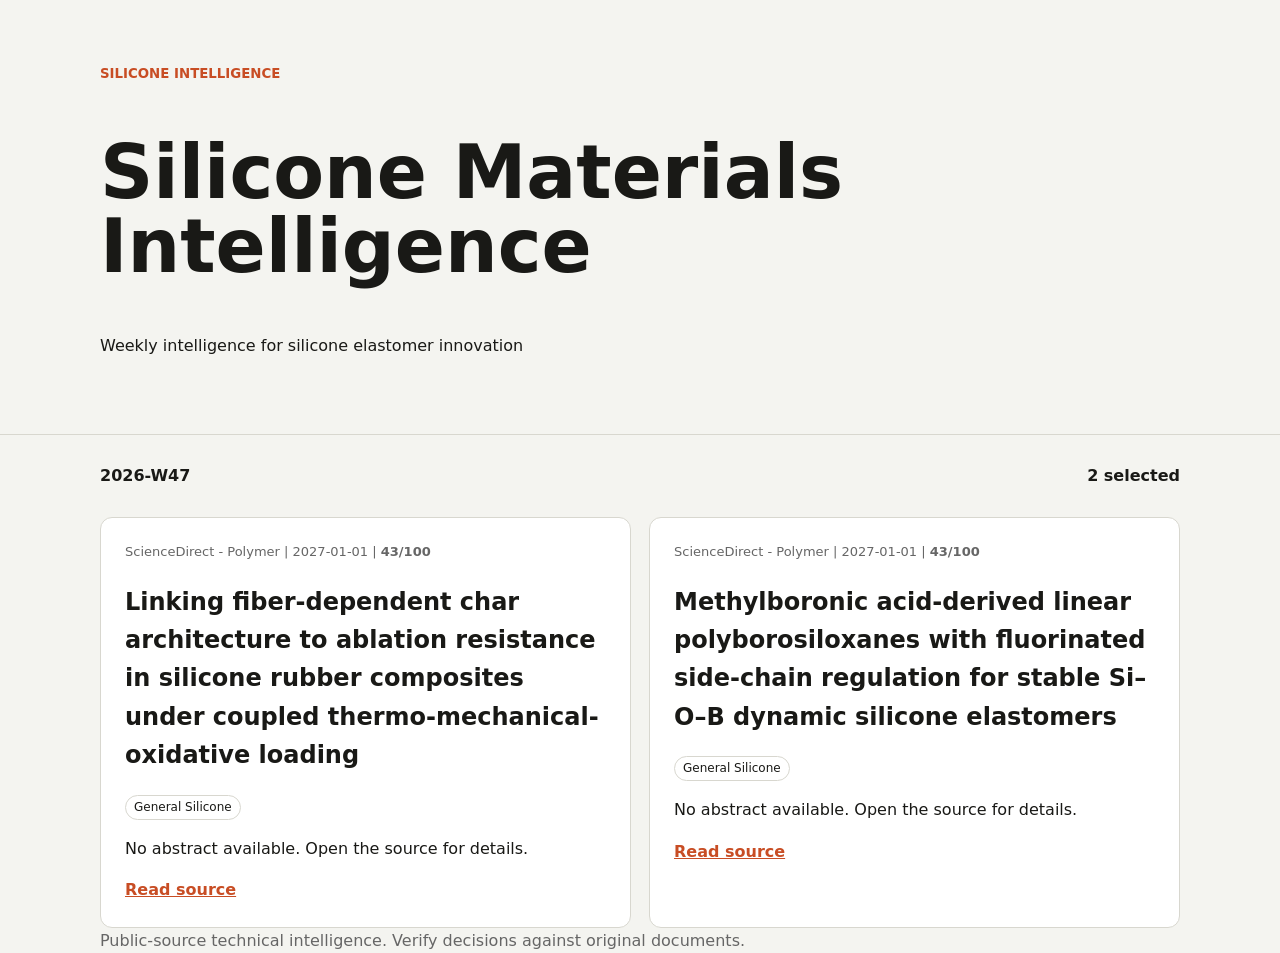
==== docs/index.html @ 06d19a46 "Weekly silicone intelligence update" ====
<!doctype html><html lang="en"><head><meta charset="utf-8"><meta name="viewport" content="width=device-width,initial-scale=1"><title>Silicone Materials Intelligence</title><link rel="stylesheet" href="assets/style.css"></head><body><header><div class="wrap"><small>SILICONE INTELLIGENCE</small><h1>Silicone Materials Intelligence</h1><p>Weekly intelligence for silicone elastomer innovation</p></div></header><main class="wrap"><div class="summary"><strong>2026-W47</strong><strong>2 selected</strong></div><section><article><div class="meta">ScienceDirect - Polymer | 2027-01-01 | <b>43/100</b></div><h2>Linking fiber-dependent char architecture to ablation resistance in silicone rubber composites under coupled thermo-mechanical-oxidative loading</h2><div class="tags"><span>General Silicone</span></div><p>No abstract available. Open the source for details.</p><a href="https://doi.org/10.1016/j.polymer.2026.130975" target="_blank">Read source</a></article><article><div class="meta">ScienceDirect - Polymer | 2027-01-01 | <b>43/100</b></div><h2>Methylboronic acid-derived linear polyborosiloxanes with fluorinated side-chain regulation for stable Si–O–B dynamic silicone elastomers</h2><div class="tags"><span>General Silicone</span></div><p>No abstract available. Open the source for details.</p><a href="https://doi.org/10.1016/j.polymer.2026.131112" target="_blank">Read source</a></article></section></main><footer class="wrap">Public-source technical intelligence. Verify decisions against original documents.</footer></body></html>
---- docs/assets/style.css ----
body{margin:0;background:#f4f4f0;color:#191916;font:16px/1.6 system-ui}.wrap{max-width:1080px;margin:auto;padding:0 20px}header{padding:60px 0;border-bottom:1px solid #d8d7cf}header small,a{color:#c84d24;font-weight:700}h1{font-size:clamp(40px,7vw,74px);line-height:1}.summary{display:flex;justify-content:space-between;padding:28px 0}section{display:grid;grid-template-columns:1fr 1fr;gap:18px}article{background:white;border:1px solid #d8d7cf;padding:24px;border-radius:12px}.meta{color:#666;font-size:13px}.tags{display:flex;gap:6px;flex-wrap:wrap}.tags span{border:1px solid #d8d7cf;padding:2px 8px;border-radius:20px;font-size:12px}footer{padding:50px 20px;color:#666}@media(max-width:720px){section{grid-template-columns:1fr}}
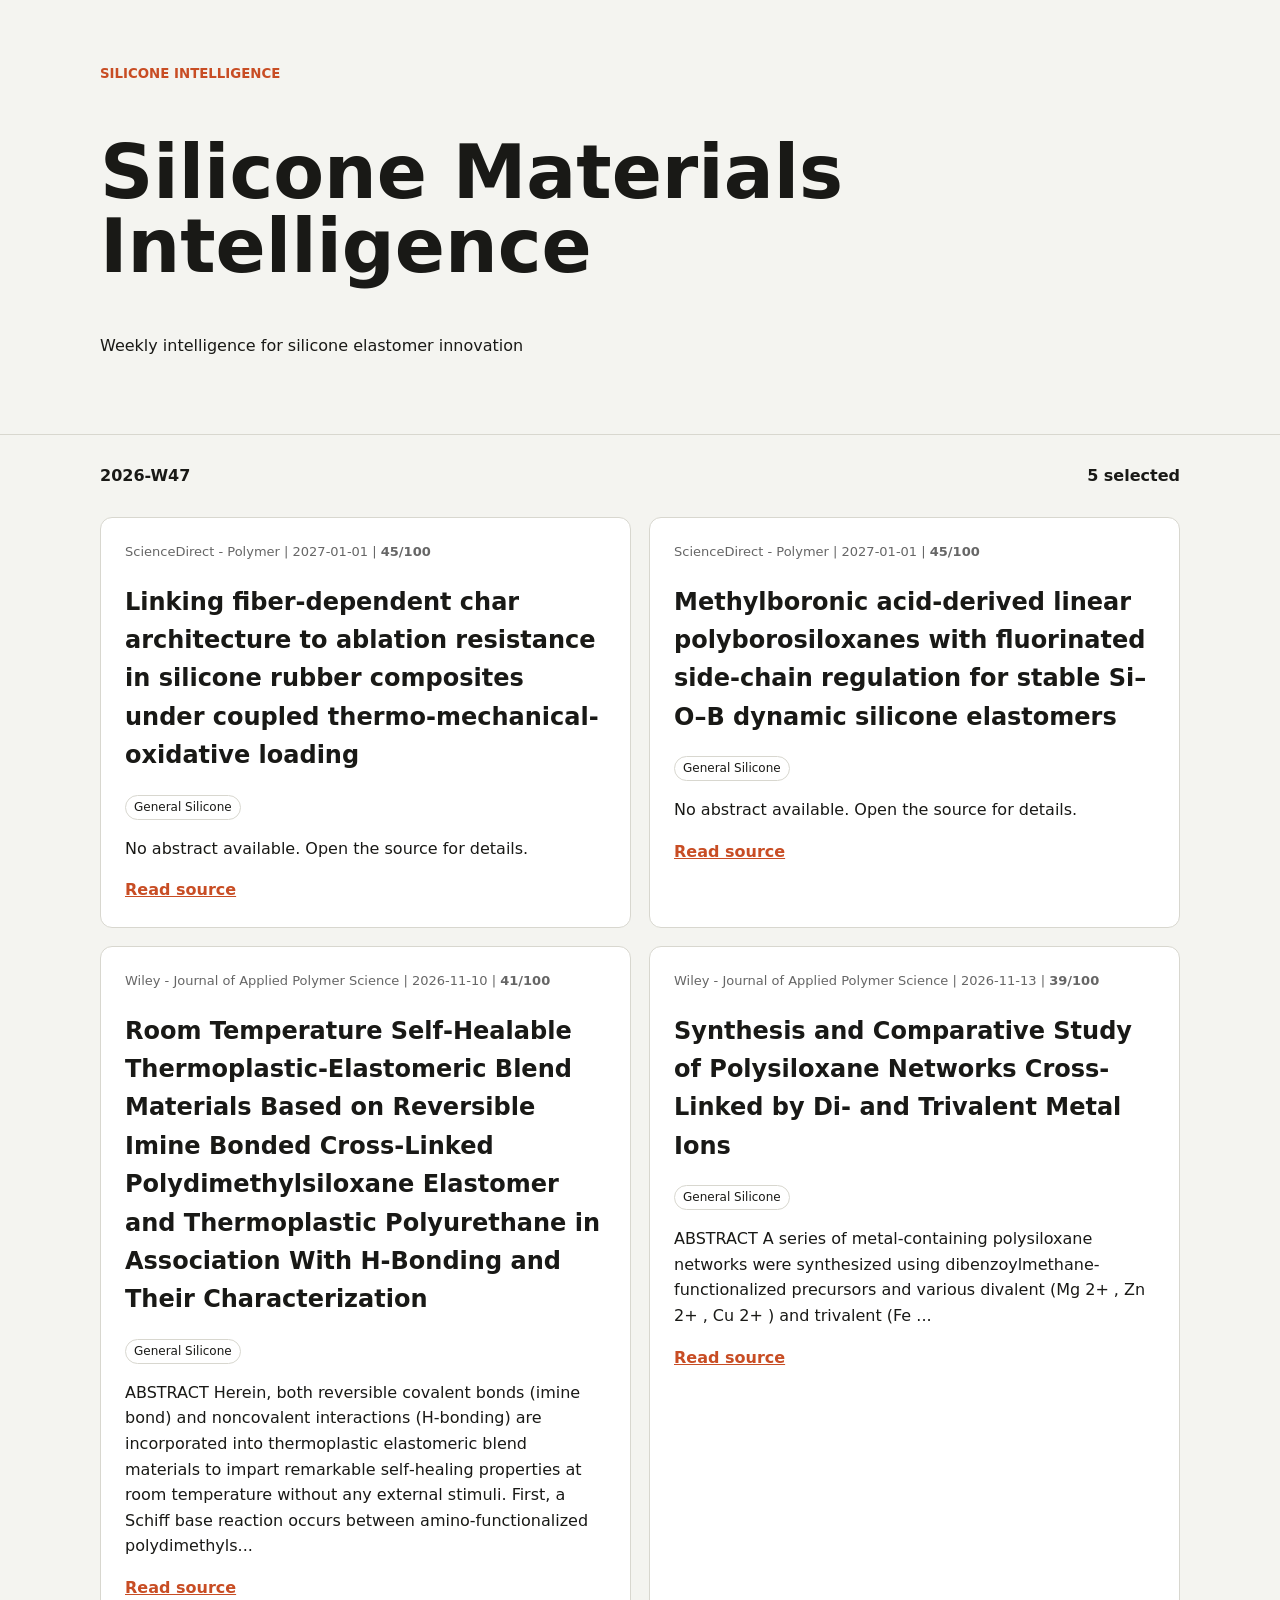
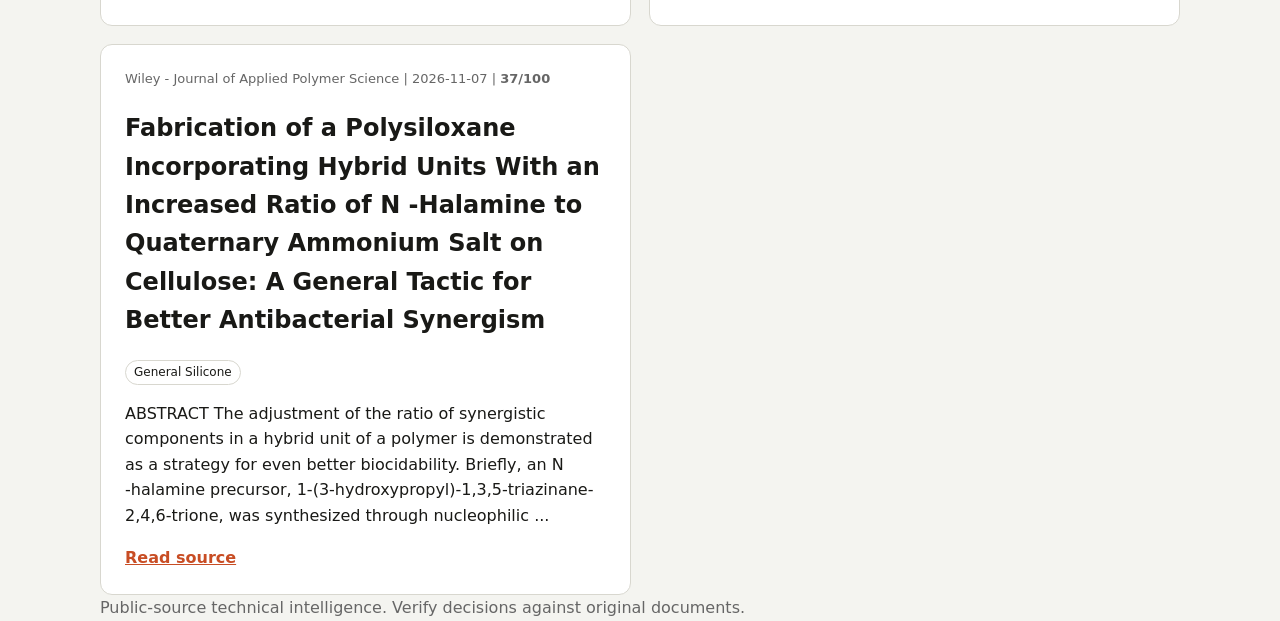
==== commit e5e182f7: "Weekly silicone intelligence update" ====
--- a/docs/index.html
+++ b/docs/index.html
@@ -1 +1,17 @@
-<!doctype html><html lang="en"><head><meta charset="utf-8"><meta name="viewport" content="width=device-width,initial-scale=1"><title>Silicone Materials Intelligence</title><link rel="stylesheet" href="assets/style.css"></head><body><header><div class="wrap"><small>SILICONE INTELLIGENCE</small><h1>Silicone Materials Intelligence</h1><p>Weekly intelligence for silicone elastomer innovation</p></div></header><main class="wrap"><div class="summary"><strong>2026-W47</strong><strong>2 selected</strong></div><section><article><div class="meta">ScienceDirect - Polymer | 2027-01-01 | <b>43/100</b></div><h2>Linking fiber-dependent char architecture to ablation resistance in silicone rubber composites under coupled thermo-mechanical-oxidative loading</h2><div class="tags"><span>General Silicone</span></div><p>No abstract available. Open the source for details.</p><a href="https://doi.org/10.1016/j.polymer.2026.130975" target="_blank">Read source</a></article><article><div class="meta">ScienceDirect - Polymer | 2027-01-01 | <b>43/100</b></div><h2>Methylboronic acid-derived linear polyborosiloxanes with fluorinated side-chain regulation for stable Si–O–B dynamic silicone elastomers</h2><div class="tags"><span>General Silicone</span></div><p>No abstract available. Open the source for details.</p><a href="https://doi.org/10.1016/j.polymer.2026.131112" target="_blank">Read source</a></article></section></main><footer class="wrap">Public-source technical intelligence. Verify decisions against original documents.</footer></body></html>+<!doctype html><html lang="en"><head><meta charset="utf-8"><meta name="viewport" content="width=device-width,initial-scale=1"><title>Silicone Materials Intelligence</title><link rel="stylesheet" href="assets/style.css"></head><body><header><div class="wrap"><small>SILICONE INTELLIGENCE</small><h1>Silicone Materials Intelligence</h1><p>Weekly intelligence for silicone elastomer innovation</p></div></header><main class="wrap"><div class="summary"><strong>2026-W47</strong><strong>5 selected</strong></div><section><article><div class="meta">ScienceDirect - Polymer | 2027-01-01 | <b>45/100</b></div><h2>Linking fiber-dependent char architecture to ablation resistance in silicone rubber composites under coupled thermo-mechanical-oxidative loading</h2><div class="tags"><span>General Silicone</span></div><p>No abstract available. Open the source for details.</p><a href="https://doi.org/10.1016/j.polymer.2026.130975" target="_blank">Read source</a></article><article><div class="meta">ScienceDirect - Polymer | 2027-01-01 | <b>45/100</b></div><h2>Methylboronic acid-derived linear polyborosiloxanes with fluorinated side-chain regulation for stable Si–O–B dynamic silicone elastomers</h2><div class="tags"><span>General Silicone</span></div><p>No abstract available. Open the source for details.</p><a href="https://doi.org/10.1016/j.polymer.2026.131112" target="_blank">Read source</a></article><article><div class="meta">Wiley - Journal of Applied Polymer Science | 2026-11-10 | <b>41/100</b></div><h2>Room Temperature Self‐Healable Thermoplastic‐Elastomeric Blend Materials Based on Reversible Imine Bonded Cross‐Linked Polydimethylsiloxane Elastomer and Thermoplastic Polyurethane in Association With H‐Bonding and Their Characterization</h2><div class="tags"><span>General Silicone</span></div><p>ABSTRACT 
+                   Herein, both reversible covalent bonds (imine bond) and noncovalent interactions (H‐bonding) are incorporated into thermoplastic elastomeric blend materials to impart remarkable self‐healing properties at room temperature without any external stimuli. First, a Schiff base reaction occurs between amino‐functionalized polydimethyls...</p><a href="https://doi.org/10.1002/app.71787" target="_blank">Read source</a></article><article><div class="meta">Wiley - Journal of Applied Polymer Science | 2026-11-13 | <b>39/100</b></div><h2>Synthesis and Comparative Study of Polysiloxane Networks Cross‐Linked by Di‐ and Trivalent Metal Ions</h2><div class="tags"><span>General Silicone</span></div><p>ABSTRACT 
+                   
+                    A series of metal‐containing polysiloxane networks were synthesized using dibenzoylmethane‐functionalized precursors and various divalent (Mg
+                     2+ 
+                    , Zn
+                     2+ 
+                    , Cu
+                     2+ 
+                    ) and trivalent (Fe
+   ...</p><a href="https://doi.org/10.1002/app.71781" target="_blank">Read source</a></article><article><div class="meta">Wiley - Journal of Applied Polymer Science | 2026-11-07 | <b>37/100</b></div><h2>Fabrication of a Polysiloxane Incorporating Hybrid Units With an Increased Ratio of
+                     N 
+                    ‐Halamine to Quaternary Ammonium Salt on Cellulose: A General Tactic for Better Antibacterial Synergism</h2><div class="tags"><span>General Silicone</span></div><p>ABSTRACT 
+                   
+                    The adjustment of the ratio of synergistic components in a hybrid unit of a polymer is demonstrated as a strategy for even better biocidability. Briefly, an
+                     N 
+                    ‐halamine precursor, 1‐(3‐hydroxypropyl)‐1,3,5‐triazinane‐2,4,6‐trione, was synthesized through nucleophilic ...</p><a href="https://doi.org/10.1002/app.71761" target="_blank">Read source</a></article></section></main><footer class="wrap">Public-source technical intelligence. Verify decisions against original documents.</footer></body></html>
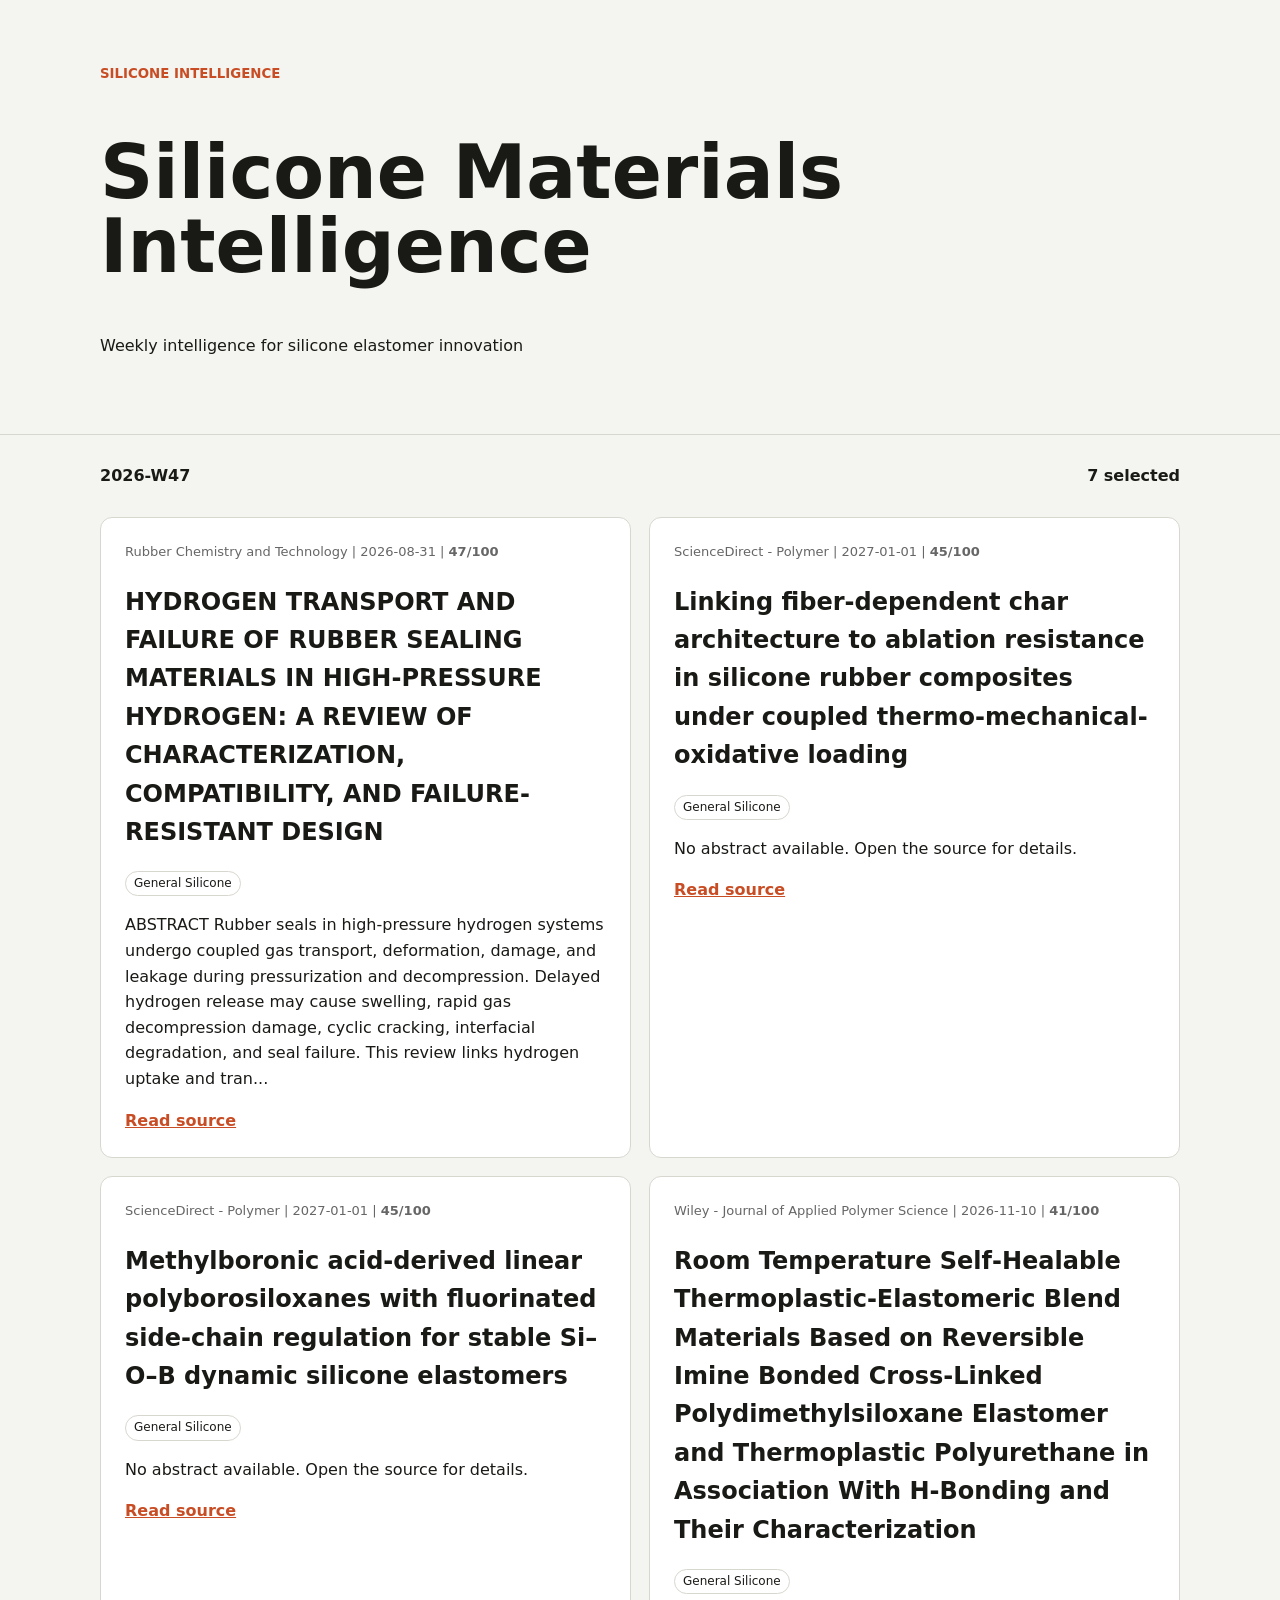
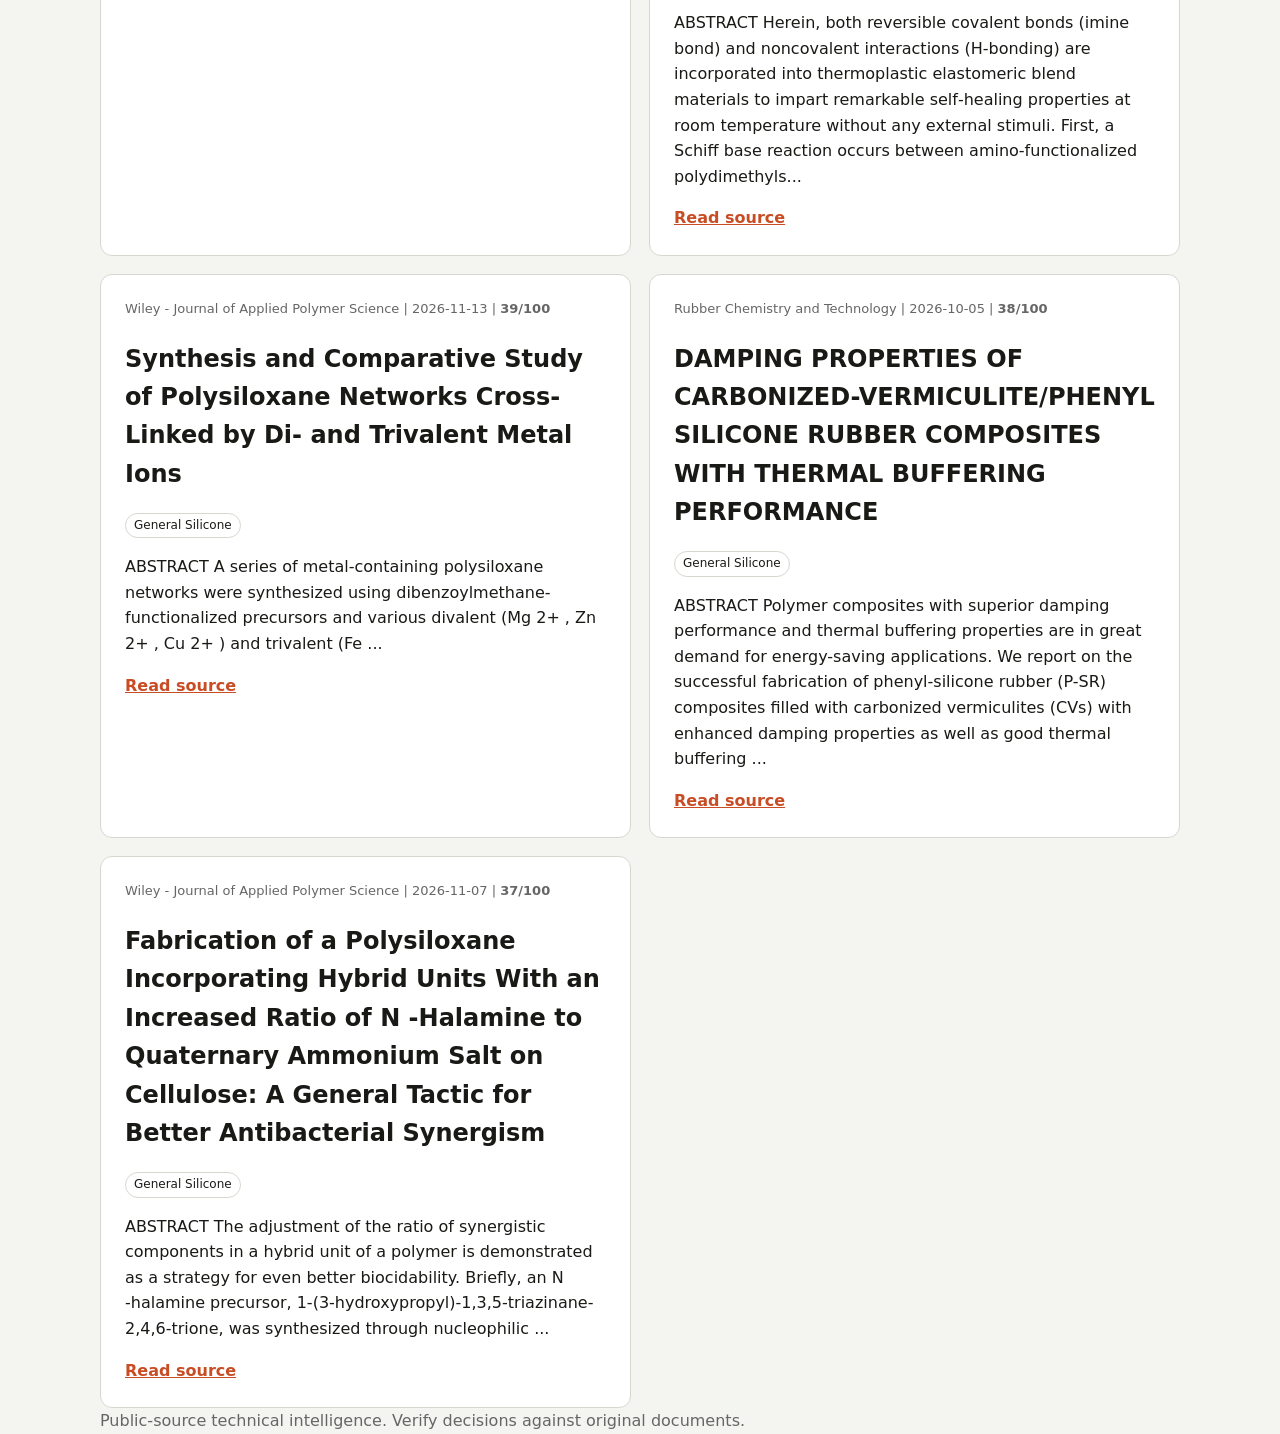
==== commit aa38d086: "Weekly silicone intelligence update" ====
--- a/docs/index.html
+++ b/docs/index.html
@@ -1,4 +1,5 @@
-<!doctype html><html lang="en"><head><meta charset="utf-8"><meta name="viewport" content="width=device-width,initial-scale=1"><title>Silicone Materials Intelligence</title><link rel="stylesheet" href="assets/style.css"></head><body><header><div class="wrap"><small>SILICONE INTELLIGENCE</small><h1>Silicone Materials Intelligence</h1><p>Weekly intelligence for silicone elastomer innovation</p></div></header><main class="wrap"><div class="summary"><strong>2026-W47</strong><strong>5 selected</strong></div><section><article><div class="meta">ScienceDirect - Polymer | 2027-01-01 | <b>45/100</b></div><h2>Linking fiber-dependent char architecture to ablation resistance in silicone rubber composites under coupled thermo-mechanical-oxidative loading</h2><div class="tags"><span>General Silicone</span></div><p>No abstract available. Open the source for details.</p><a href="https://doi.org/10.1016/j.polymer.2026.130975" target="_blank">Read source</a></article><article><div class="meta">ScienceDirect - Polymer | 2027-01-01 | <b>45/100</b></div><h2>Methylboronic acid-derived linear polyborosiloxanes with fluorinated side-chain regulation for stable Si–O–B dynamic silicone elastomers</h2><div class="tags"><span>General Silicone</span></div><p>No abstract available. Open the source for details.</p><a href="https://doi.org/10.1016/j.polymer.2026.131112" target="_blank">Read source</a></article><article><div class="meta">Wiley - Journal of Applied Polymer Science | 2026-11-10 | <b>41/100</b></div><h2>Room Temperature Self‐Healable Thermoplastic‐Elastomeric Blend Materials Based on Reversible Imine Bonded Cross‐Linked Polydimethylsiloxane Elastomer and Thermoplastic Polyurethane in Association With H‐Bonding and Their Characterization</h2><div class="tags"><span>General Silicone</span></div><p>ABSTRACT 
+<!doctype html><html lang="en"><head><meta charset="utf-8"><meta name="viewport" content="width=device-width,initial-scale=1"><title>Silicone Materials Intelligence</title><link rel="stylesheet" href="assets/style.css"></head><body><header><div class="wrap"><small>SILICONE INTELLIGENCE</small><h1>Silicone Materials Intelligence</h1><p>Weekly intelligence for silicone elastomer innovation</p></div></header><main class="wrap"><div class="summary"><strong>2026-W47</strong><strong>7 selected</strong></div><section><article><div class="meta">Rubber Chemistry and Technology | 2026-08-31 | <b>47/100</b></div><h2>HYDROGEN TRANSPORT AND FAILURE OF RUBBER SEALING MATERIALS IN HIGH-PRESSURE HYDROGEN: A REVIEW OF CHARACTERIZATION, COMPATIBILITY, AND FAILURE-RESISTANT DESIGN</h2><div class="tags"><span>General Silicone</span></div><p>ABSTRACT 
+                   Rubber seals in high-pressure hydrogen systems undergo coupled gas transport, deformation, damage, and leakage during pressurization and decompression. Delayed hydrogen release may cause swelling, rapid gas decompression damage, cyclic cracking, interfacial degradation, and seal failure. This review links hydrogen uptake and tran...</p><a href="https://doi.org/10.5254/rct.26.00043" target="_blank">Read source</a></article><article><div class="meta">ScienceDirect - Polymer | 2027-01-01 | <b>45/100</b></div><h2>Linking fiber-dependent char architecture to ablation resistance in silicone rubber composites under coupled thermo-mechanical-oxidative loading</h2><div class="tags"><span>General Silicone</span></div><p>No abstract available. Open the source for details.</p><a href="https://doi.org/10.1016/j.polymer.2026.130975" target="_blank">Read source</a></article><article><div class="meta">ScienceDirect - Polymer | 2027-01-01 | <b>45/100</b></div><h2>Methylboronic acid-derived linear polyborosiloxanes with fluorinated side-chain regulation for stable Si–O–B dynamic silicone elastomers</h2><div class="tags"><span>General Silicone</span></div><p>No abstract available. Open the source for details.</p><a href="https://doi.org/10.1016/j.polymer.2026.131112" target="_blank">Read source</a></article><article><div class="meta">Wiley - Journal of Applied Polymer Science | 2026-11-10 | <b>41/100</b></div><h2>Room Temperature Self‐Healable Thermoplastic‐Elastomeric Blend Materials Based on Reversible Imine Bonded Cross‐Linked Polydimethylsiloxane Elastomer and Thermoplastic Polyurethane in Association With H‐Bonding and Their Characterization</h2><div class="tags"><span>General Silicone</span></div><p>ABSTRACT 
                    Herein, both reversible covalent bonds (imine bond) and noncovalent interactions (H‐bonding) are incorporated into thermoplastic elastomeric blend materials to impart remarkable self‐healing properties at room temperature without any external stimuli. First, a Schiff base reaction occurs between amino‐functionalized polydimethyls...</p><a href="https://doi.org/10.1002/app.71787" target="_blank">Read source</a></article><article><div class="meta">Wiley - Journal of Applied Polymer Science | 2026-11-13 | <b>39/100</b></div><h2>Synthesis and Comparative Study of Polysiloxane Networks Cross‐Linked by Di‐ and Trivalent Metal Ions</h2><div class="tags"><span>General Silicone</span></div><p>ABSTRACT 
                    
                     A series of metal‐containing polysiloxane networks were synthesized using dibenzoylmethane‐functionalized precursors and various divalent (Mg
@@ -8,7 +9,8 @@
                     , Cu
                      2+ 
                     ) and trivalent (Fe
-   ...</p><a href="https://doi.org/10.1002/app.71781" target="_blank">Read source</a></article><article><div class="meta">Wiley - Journal of Applied Polymer Science | 2026-11-07 | <b>37/100</b></div><h2>Fabrication of a Polysiloxane Incorporating Hybrid Units With an Increased Ratio of
+   ...</p><a href="https://doi.org/10.1002/app.71781" target="_blank">Read source</a></article><article><div class="meta">Rubber Chemistry and Technology | 2026-10-05 | <b>38/100</b></div><h2>DAMPING PROPERTIES OF CARBONIZED-VERMICULITE/PHENYL SILICONE RUBBER COMPOSITES WITH THERMAL BUFFERING PERFORMANCE</h2><div class="tags"><span>General Silicone</span></div><p>ABSTRACT 
+                   Polymer composites with superior damping performance and thermal buffering properties are in great demand for energy-saving applications. We report on the successful fabrication of phenyl-silicone rubber (P-SR) composites filled with carbonized vermiculites (CVs) with enhanced damping properties as well as good thermal buffering ...</p><a href="https://doi.org/10.5254/rct.26.00038" target="_blank">Read source</a></article><article><div class="meta">Wiley - Journal of Applied Polymer Science | 2026-11-07 | <b>37/100</b></div><h2>Fabrication of a Polysiloxane Incorporating Hybrid Units With an Increased Ratio of
                      N 
                     ‐Halamine to Quaternary Ammonium Salt on Cellulose: A General Tactic for Better Antibacterial Synergism</h2><div class="tags"><span>General Silicone</span></div><p>ABSTRACT 
                    
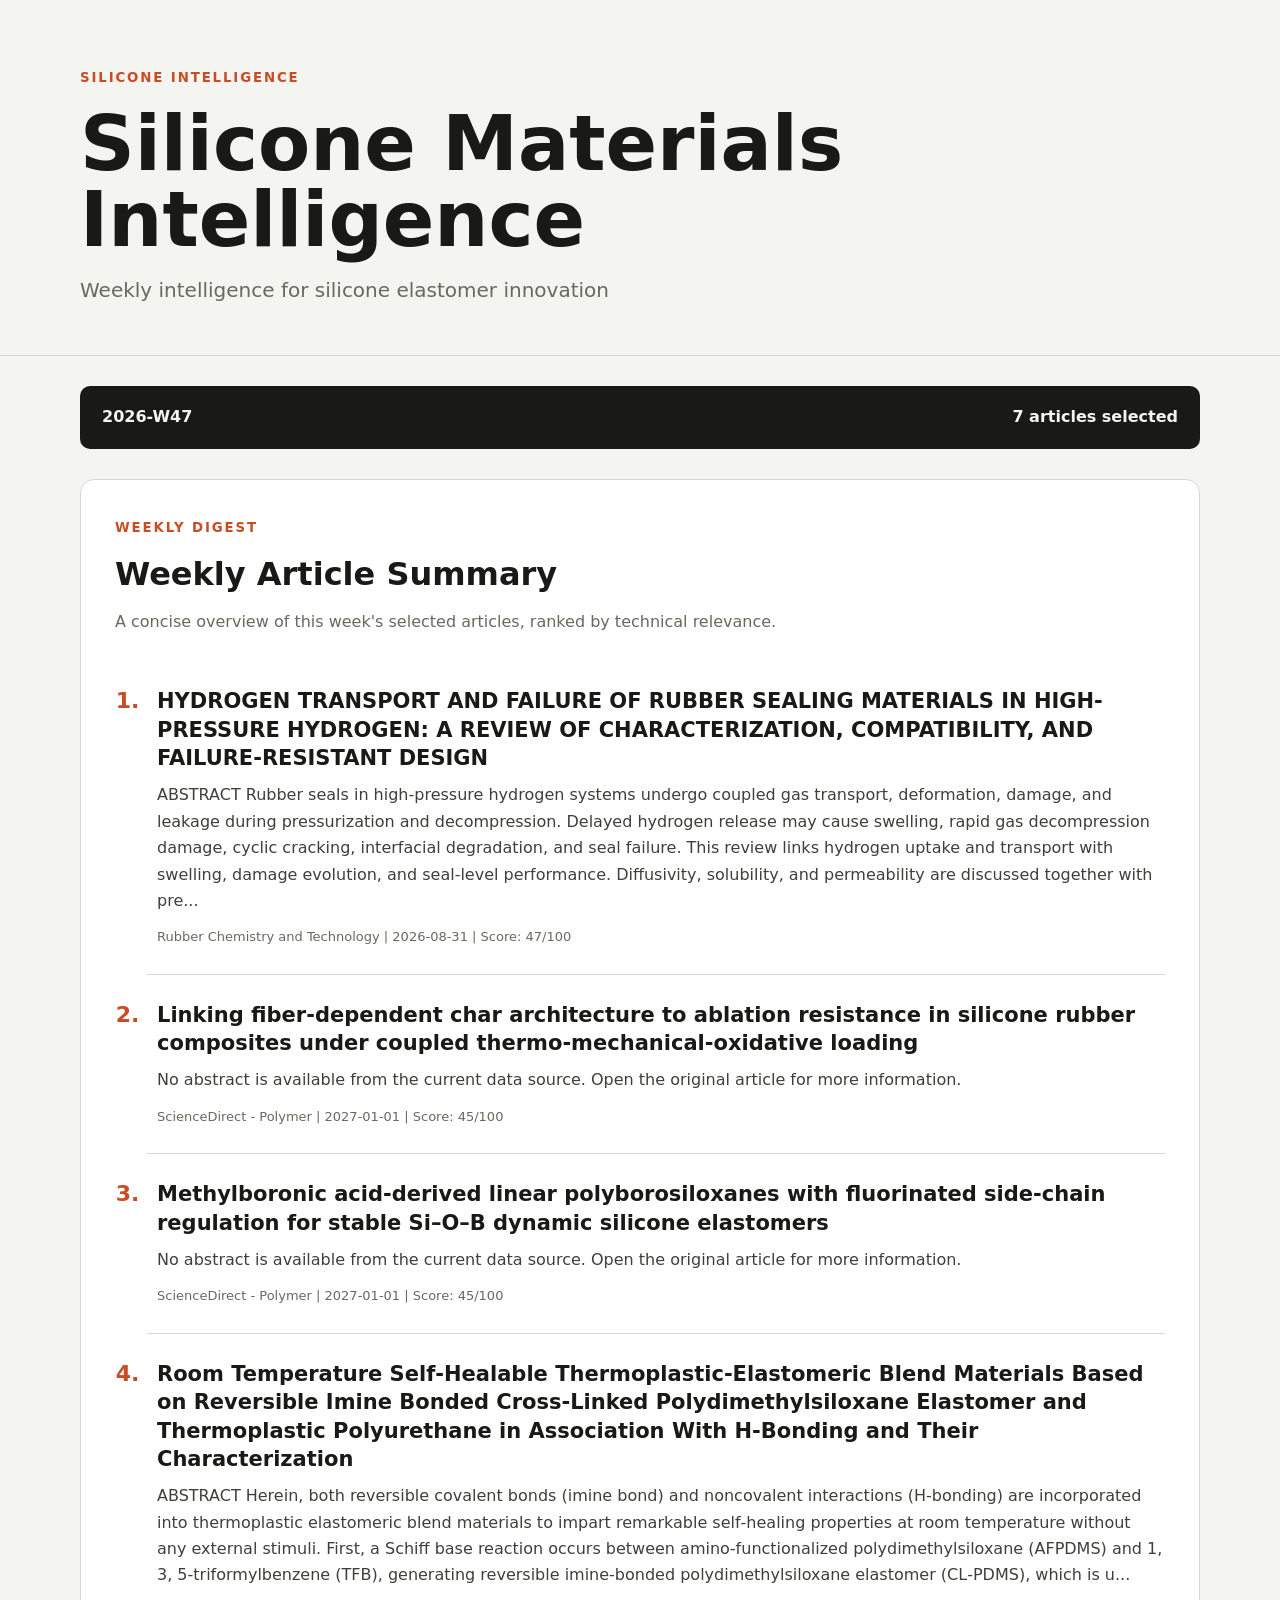
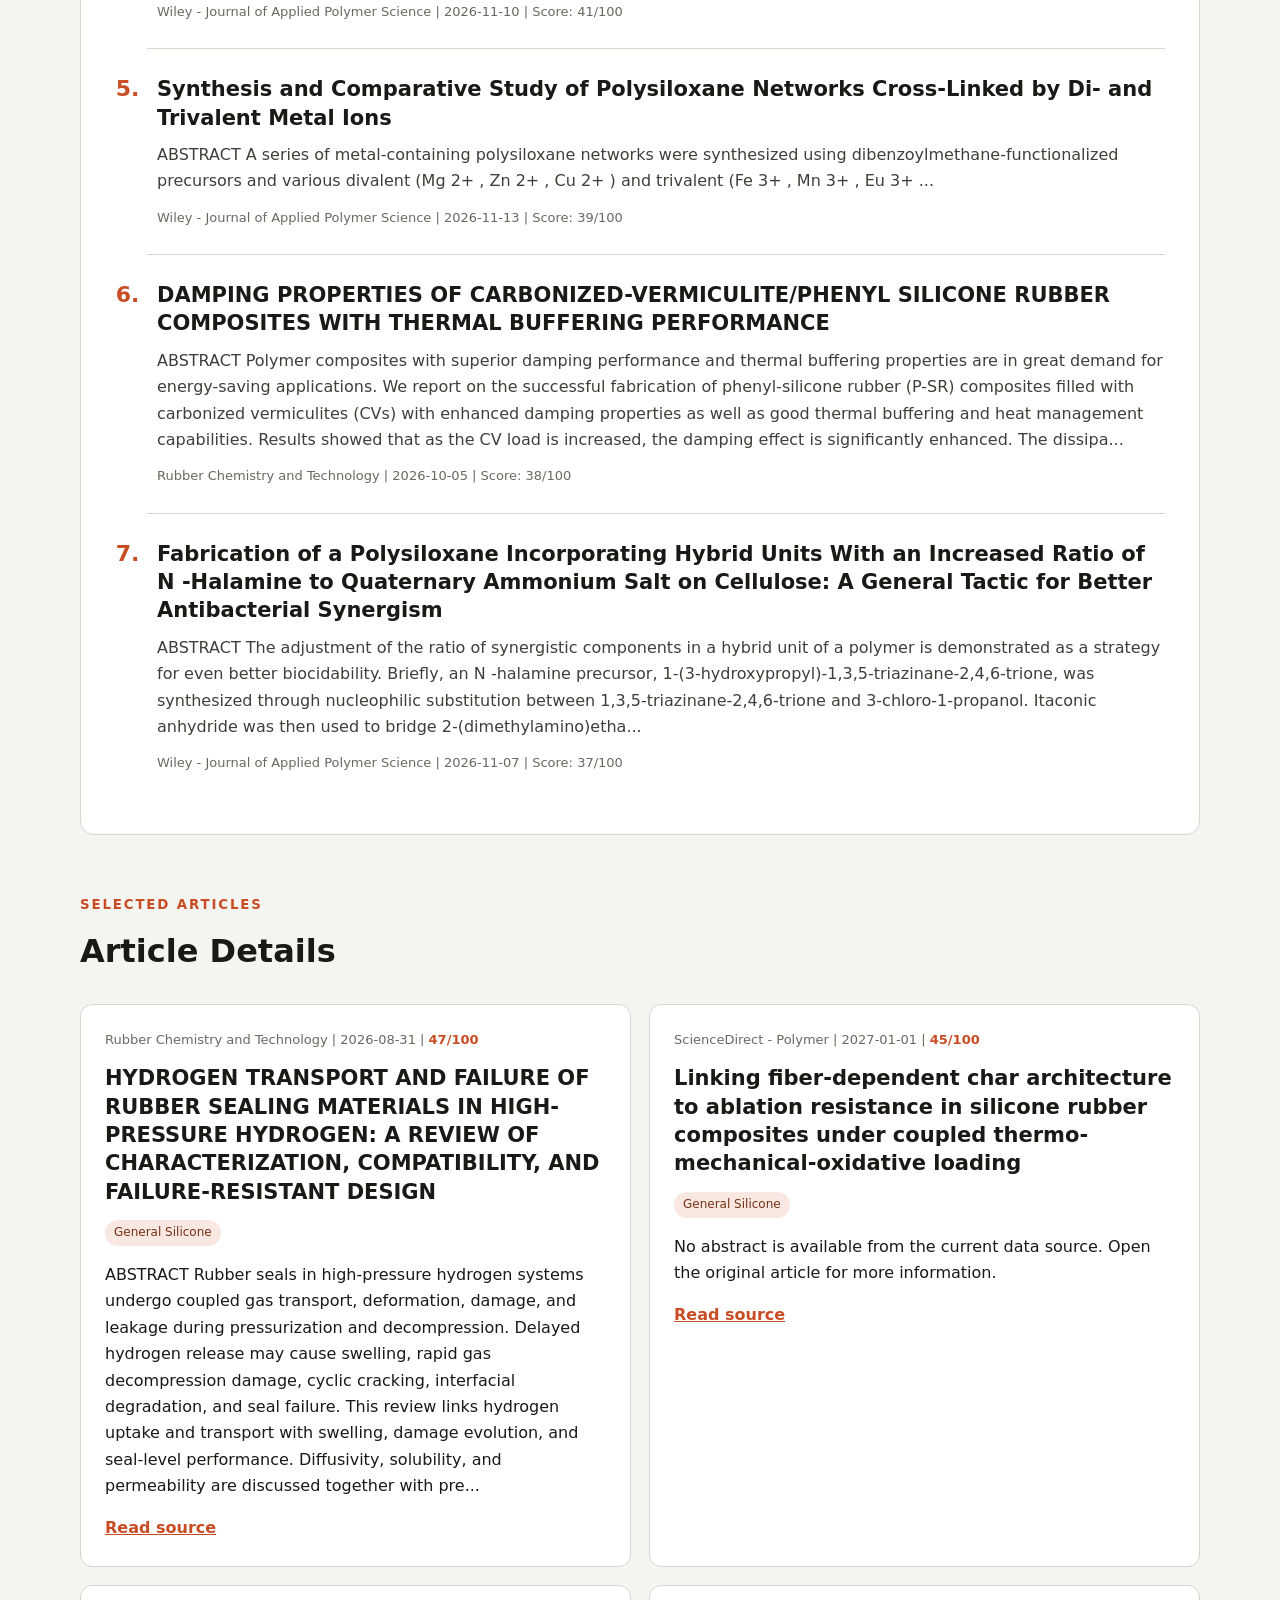
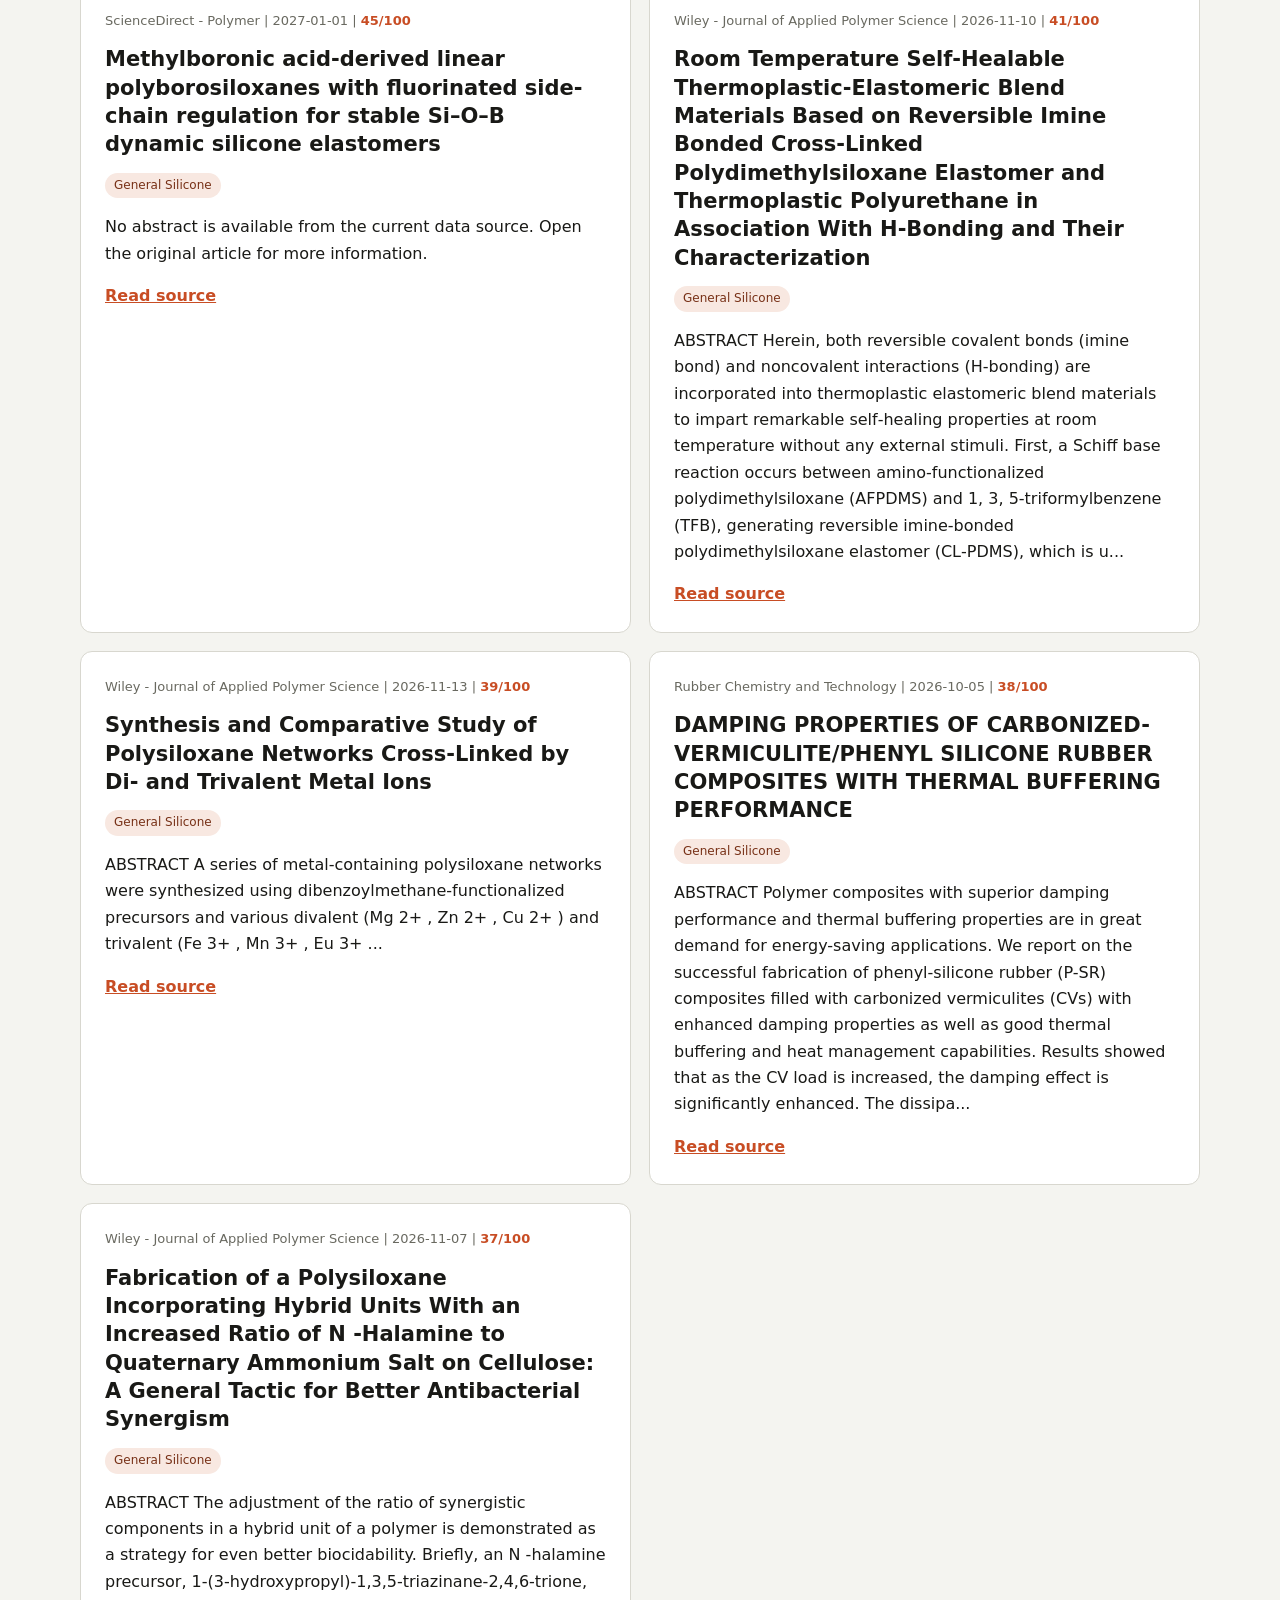
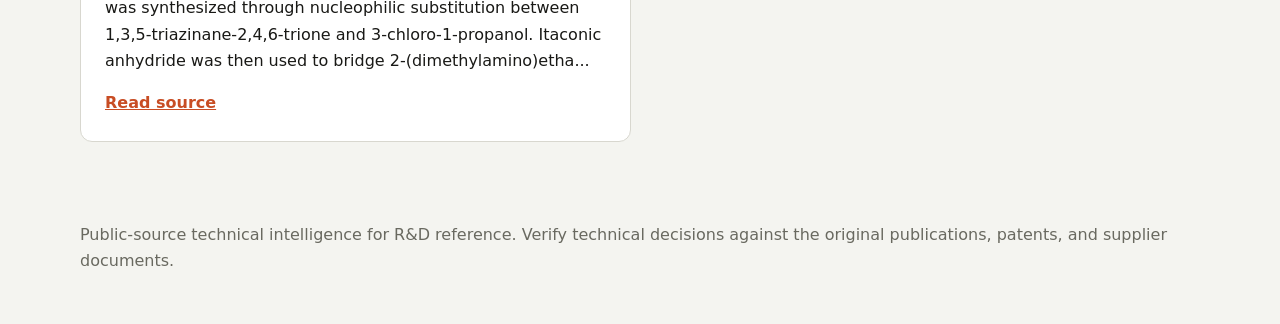
==== commit 7998bd49: "Weekly silicone intelligence update" ====
--- a/docs/index.html
+++ b/docs/index.html
@@ -1,6 +1,52 @@
-<!doctype html><html lang="en"><head><meta charset="utf-8"><meta name="viewport" content="width=device-width,initial-scale=1"><title>Silicone Materials Intelligence</title><link rel="stylesheet" href="assets/style.css"></head><body><header><div class="wrap"><small>SILICONE INTELLIGENCE</small><h1>Silicone Materials Intelligence</h1><p>Weekly intelligence for silicone elastomer innovation</p></div></header><main class="wrap"><div class="summary"><strong>2026-W47</strong><strong>7 selected</strong></div><section><article><div class="meta">Rubber Chemistry and Technology | 2026-08-31 | <b>47/100</b></div><h2>HYDROGEN TRANSPORT AND FAILURE OF RUBBER SEALING MATERIALS IN HIGH-PRESSURE HYDROGEN: A REVIEW OF CHARACTERIZATION, COMPATIBILITY, AND FAILURE-RESISTANT DESIGN</h2><div class="tags"><span>General Silicone</span></div><p>ABSTRACT 
-                   Rubber seals in high-pressure hydrogen systems undergo coupled gas transport, deformation, damage, and leakage during pressurization and decompression. Delayed hydrogen release may cause swelling, rapid gas decompression damage, cyclic cracking, interfacial degradation, and seal failure. This review links hydrogen uptake and tran...</p><a href="https://doi.org/10.5254/rct.26.00043" target="_blank">Read source</a></article><article><div class="meta">ScienceDirect - Polymer | 2027-01-01 | <b>45/100</b></div><h2>Linking fiber-dependent char architecture to ablation resistance in silicone rubber composites under coupled thermo-mechanical-oxidative loading</h2><div class="tags"><span>General Silicone</span></div><p>No abstract available. Open the source for details.</p><a href="https://doi.org/10.1016/j.polymer.2026.130975" target="_blank">Read source</a></article><article><div class="meta">ScienceDirect - Polymer | 2027-01-01 | <b>45/100</b></div><h2>Methylboronic acid-derived linear polyborosiloxanes with fluorinated side-chain regulation for stable Si–O–B dynamic silicone elastomers</h2><div class="tags"><span>General Silicone</span></div><p>No abstract available. Open the source for details.</p><a href="https://doi.org/10.1016/j.polymer.2026.131112" target="_blank">Read source</a></article><article><div class="meta">Wiley - Journal of Applied Polymer Science | 2026-11-10 | <b>41/100</b></div><h2>Room Temperature Self‐Healable Thermoplastic‐Elastomeric Blend Materials Based on Reversible Imine Bonded Cross‐Linked Polydimethylsiloxane Elastomer and Thermoplastic Polyurethane in Association With H‐Bonding and Their Characterization</h2><div class="tags"><span>General Silicone</span></div><p>ABSTRACT 
-                   Herein, both reversible covalent bonds (imine bond) and noncovalent interactions (H‐bonding) are incorporated into thermoplastic elastomeric blend materials to impart remarkable self‐healing properties at room temperature without any external stimuli. First, a Schiff base reaction occurs between amino‐functionalized polydimethyls...</p><a href="https://doi.org/10.1002/app.71787" target="_blank">Read source</a></article><article><div class="meta">Wiley - Journal of Applied Polymer Science | 2026-11-13 | <b>39/100</b></div><h2>Synthesis and Comparative Study of Polysiloxane Networks Cross‐Linked by Di‐ and Trivalent Metal Ions</h2><div class="tags"><span>General Silicone</span></div><p>ABSTRACT 
+<!doctype html>
+<html lang="zh-CN">
+<head>
+  <meta charset="utf-8">
+  <meta
+    name="viewport"
+    content="width=device-width, initial-scale=1"
+  >
+  <title>Silicone Materials Intelligence</title>
+  <link
+    rel="stylesheet"
+    href="assets/style.css"
+  >
+</head>
+
+<body>
+  <header>
+    <div class="wrap">
+      <small>SILICONE INTELLIGENCE</small>
+
+      <h1>Silicone Materials Intelligence</h1>
+
+      <p>
+        Weekly intelligence for silicone elastomer innovation
+      </p>
+    </div>
+  </header>
+
+  <main class="wrap">
+    <div class="summary-bar">
+      <strong>2026-W47</strong>
+      <strong>7 articles selected</strong>
+    </div>
+
+    <section class="weekly-summary">
+      <div class="section-heading">
+        <small>WEEKLY DIGEST</small>
+        <h2>Weekly Article Summary</h2>
+
+        <p>
+          A concise overview of this week's selected articles,
+          ranked by technical relevance.
+        </p>
+      </div>
+
+      <ol class="summary-list">
+        <li class="summary-item"><h3><a href="https://doi.org/10.5254/rct.26.00043" target="_blank" rel="noopener">HYDROGEN TRANSPORT AND FAILURE OF RUBBER SEALING MATERIALS IN HIGH-PRESSURE HYDROGEN: A REVIEW OF CHARACTERIZATION, COMPATIBILITY, AND FAILURE-RESISTANT DESIGN</a></h3><p>ABSTRACT 
+                   Rubber seals in high-pressure hydrogen systems undergo coupled gas transport, deformation, damage, and leakage during pressurization and decompression. Delayed hydrogen release may cause swelling, rapid gas decompression damage, cyclic cracking, interfacial degradation, and seal failure. This review links hydrogen uptake and transport with swelling, damage evolution, and seal-level performance. Diffusivity, solubility, and permeability are discussed together with pre...</p><div class="summary-meta">Rubber Chemistry and Technology | 2026-08-31 | Score: 47/100</div></li><li class="summary-item"><h3><a href="https://doi.org/10.1016/j.polymer.2026.130975" target="_blank" rel="noopener">Linking fiber-dependent char architecture to ablation resistance in silicone rubber composites under coupled thermo-mechanical-oxidative loading</a></h3><p>No abstract is available from the current data source. Open the original article for more information.</p><div class="summary-meta">ScienceDirect - Polymer | 2027-01-01 | Score: 45/100</div></li><li class="summary-item"><h3><a href="https://doi.org/10.1016/j.polymer.2026.131112" target="_blank" rel="noopener">Methylboronic acid-derived linear polyborosiloxanes with fluorinated side-chain regulation for stable Si–O–B dynamic silicone elastomers</a></h3><p>No abstract is available from the current data source. Open the original article for more information.</p><div class="summary-meta">ScienceDirect - Polymer | 2027-01-01 | Score: 45/100</div></li><li class="summary-item"><h3><a href="https://doi.org/10.1002/app.71787" target="_blank" rel="noopener">Room Temperature Self‐Healable Thermoplastic‐Elastomeric Blend Materials Based on Reversible Imine Bonded Cross‐Linked Polydimethylsiloxane Elastomer and Thermoplastic Polyurethane in Association With H‐Bonding and Their Characterization</a></h3><p>ABSTRACT 
+                   Herein, both reversible covalent bonds (imine bond) and noncovalent interactions (H‐bonding) are incorporated into thermoplastic elastomeric blend materials to impart remarkable self‐healing properties at room temperature without any external stimuli. First, a Schiff base reaction occurs between amino‐functionalized polydimethylsiloxane (AFPDMS) and 1, 3, 5‐triformylbenzene (TFB), generating reversible imine‐bonded polydimethylsiloxane elastomer (CL‐PDMS), which is u...</p><div class="summary-meta">Wiley - Journal of Applied Polymer Science | 2026-11-10 | Score: 41/100</div></li><li class="summary-item"><h3><a href="https://doi.org/10.1002/app.71781" target="_blank" rel="noopener">Synthesis and Comparative Study of Polysiloxane Networks Cross‐Linked by Di‐ and Trivalent Metal Ions</a></h3><p>ABSTRACT 
                    
                     A series of metal‐containing polysiloxane networks were synthesized using dibenzoylmethane‐functionalized precursors and various divalent (Mg
                      2+ 
@@ -9,11 +55,61 @@
                     , Cu
                      2+ 
                     ) and trivalent (Fe
-   ...</p><a href="https://doi.org/10.1002/app.71781" target="_blank">Read source</a></article><article><div class="meta">Rubber Chemistry and Technology | 2026-10-05 | <b>38/100</b></div><h2>DAMPING PROPERTIES OF CARBONIZED-VERMICULITE/PHENYL SILICONE RUBBER COMPOSITES WITH THERMAL BUFFERING PERFORMANCE</h2><div class="tags"><span>General Silicone</span></div><p>ABSTRACT 
-                   Polymer composites with superior damping performance and thermal buffering properties are in great demand for energy-saving applications. We report on the successful fabrication of phenyl-silicone rubber (P-SR) composites filled with carbonized vermiculites (CVs) with enhanced damping properties as well as good thermal buffering ...</p><a href="https://doi.org/10.5254/rct.26.00038" target="_blank">Read source</a></article><article><div class="meta">Wiley - Journal of Applied Polymer Science | 2026-11-07 | <b>37/100</b></div><h2>Fabrication of a Polysiloxane Incorporating Hybrid Units With an Increased Ratio of
+                     3+ 
+                    , Mn
+                     3+ 
+                    , Eu
+                     3+ 
+                  ...</p><div class="summary-meta">Wiley - Journal of Applied Polymer Science | 2026-11-13 | Score: 39/100</div></li><li class="summary-item"><h3><a href="https://doi.org/10.5254/rct.26.00038" target="_blank" rel="noopener">DAMPING PROPERTIES OF CARBONIZED-VERMICULITE/PHENYL SILICONE RUBBER COMPOSITES WITH THERMAL BUFFERING PERFORMANCE</a></h3><p>ABSTRACT 
+                   Polymer composites with superior damping performance and thermal buffering properties are in great demand for energy-saving applications. We report on the successful fabrication of phenyl-silicone rubber (P-SR) composites filled with carbonized vermiculites (CVs) with enhanced damping properties as well as good thermal buffering and heat management capabilities. Results showed that as the CV load is increased, the damping effect is significantly enhanced. The dissipa...</p><div class="summary-meta">Rubber Chemistry and Technology | 2026-10-05 | Score: 38/100</div></li><li class="summary-item"><h3><a href="https://doi.org/10.1002/app.71761" target="_blank" rel="noopener">Fabrication of a Polysiloxane Incorporating Hybrid Units With an Increased Ratio of
+                     N 
+                    ‐Halamine to Quaternary Ammonium Salt on Cellulose: A General Tactic for Better Antibacterial Synergism</a></h3><p>ABSTRACT 
+                   
+                    The adjustment of the ratio of synergistic components in a hybrid unit of a polymer is demonstrated as a strategy for even better biocidability. Briefly, an
+                     N 
+                    ‐halamine precursor, 1‐(3‐hydroxypropyl)‐1,3,5‐triazinane‐2,4,6‐trione, was synthesized through nucleophilic substitution between 1,3,5‐triazinane‐2,4,6‐trione and 3‐chloro‐1‐propanol. Itaconic anhydride was then used to bridge 2‐(dimethylamino)etha...</p><div class="summary-meta">Wiley - Journal of Applied Polymer Science | 2026-11-07 | Score: 37/100</div></li>
+      </ol>
+    </section>
+
+    <section class="selected-articles">
+      <div class="section-heading">
+        <small>SELECTED ARTICLES</small>
+        <h2>Article Details</h2>
+      </div>
+
+      <div class="article-grid">
+        <article class="article-card"><div class="meta">Rubber Chemistry and Technology | 2026-08-31 | <b>47/100</b></div><h2>HYDROGEN TRANSPORT AND FAILURE OF RUBBER SEALING MATERIALS IN HIGH-PRESSURE HYDROGEN: A REVIEW OF CHARACTERIZATION, COMPATIBILITY, AND FAILURE-RESISTANT DESIGN</h2><div class="tags"><span>General Silicone</span></div><p>ABSTRACT 
+                   Rubber seals in high-pressure hydrogen systems undergo coupled gas transport, deformation, damage, and leakage during pressurization and decompression. Delayed hydrogen release may cause swelling, rapid gas decompression damage, cyclic cracking, interfacial degradation, and seal failure. This review links hydrogen uptake and transport with swelling, damage evolution, and seal-level performance. Diffusivity, solubility, and permeability are discussed together with pre...</p><a href="https://doi.org/10.5254/rct.26.00043" target="_blank" rel="noopener">Read source</a></article><article class="article-card"><div class="meta">ScienceDirect - Polymer | 2027-01-01 | <b>45/100</b></div><h2>Linking fiber-dependent char architecture to ablation resistance in silicone rubber composites under coupled thermo-mechanical-oxidative loading</h2><div class="tags"><span>General Silicone</span></div><p>No abstract is available from the current data source. Open the original article for more information.</p><a href="https://doi.org/10.1016/j.polymer.2026.130975" target="_blank" rel="noopener">Read source</a></article><article class="article-card"><div class="meta">ScienceDirect - Polymer | 2027-01-01 | <b>45/100</b></div><h2>Methylboronic acid-derived linear polyborosiloxanes with fluorinated side-chain regulation for stable Si–O–B dynamic silicone elastomers</h2><div class="tags"><span>General Silicone</span></div><p>No abstract is available from the current data source. Open the original article for more information.</p><a href="https://doi.org/10.1016/j.polymer.2026.131112" target="_blank" rel="noopener">Read source</a></article><article class="article-card"><div class="meta">Wiley - Journal of Applied Polymer Science | 2026-11-10 | <b>41/100</b></div><h2>Room Temperature Self‐Healable Thermoplastic‐Elastomeric Blend Materials Based on Reversible Imine Bonded Cross‐Linked Polydimethylsiloxane Elastomer and Thermoplastic Polyurethane in Association With H‐Bonding and Their Characterization</h2><div class="tags"><span>General Silicone</span></div><p>ABSTRACT 
+                   Herein, both reversible covalent bonds (imine bond) and noncovalent interactions (H‐bonding) are incorporated into thermoplastic elastomeric blend materials to impart remarkable self‐healing properties at room temperature without any external stimuli. First, a Schiff base reaction occurs between amino‐functionalized polydimethylsiloxane (AFPDMS) and 1, 3, 5‐triformylbenzene (TFB), generating reversible imine‐bonded polydimethylsiloxane elastomer (CL‐PDMS), which is u...</p><a href="https://doi.org/10.1002/app.71787" target="_blank" rel="noopener">Read source</a></article><article class="article-card"><div class="meta">Wiley - Journal of Applied Polymer Science | 2026-11-13 | <b>39/100</b></div><h2>Synthesis and Comparative Study of Polysiloxane Networks Cross‐Linked by Di‐ and Trivalent Metal Ions</h2><div class="tags"><span>General Silicone</span></div><p>ABSTRACT 
+                   
+                    A series of metal‐containing polysiloxane networks were synthesized using dibenzoylmethane‐functionalized precursors and various divalent (Mg
+                     2+ 
+                    , Zn
+                     2+ 
+                    , Cu
+                     2+ 
+                    ) and trivalent (Fe
+                     3+ 
+                    , Mn
+                     3+ 
+                    , Eu
+                     3+ 
+                  ...</p><a href="https://doi.org/10.1002/app.71781" target="_blank" rel="noopener">Read source</a></article><article class="article-card"><div class="meta">Rubber Chemistry and Technology | 2026-10-05 | <b>38/100</b></div><h2>DAMPING PROPERTIES OF CARBONIZED-VERMICULITE/PHENYL SILICONE RUBBER COMPOSITES WITH THERMAL BUFFERING PERFORMANCE</h2><div class="tags"><span>General Silicone</span></div><p>ABSTRACT 
+                   Polymer composites with superior damping performance and thermal buffering properties are in great demand for energy-saving applications. We report on the successful fabrication of phenyl-silicone rubber (P-SR) composites filled with carbonized vermiculites (CVs) with enhanced damping properties as well as good thermal buffering and heat management capabilities. Results showed that as the CV load is increased, the damping effect is significantly enhanced. The dissipa...</p><a href="https://doi.org/10.5254/rct.26.00038" target="_blank" rel="noopener">Read source</a></article><article class="article-card"><div class="meta">Wiley - Journal of Applied Polymer Science | 2026-11-07 | <b>37/100</b></div><h2>Fabrication of a Polysiloxane Incorporating Hybrid Units With an Increased Ratio of
                      N 
                     ‐Halamine to Quaternary Ammonium Salt on Cellulose: A General Tactic for Better Antibacterial Synergism</h2><div class="tags"><span>General Silicone</span></div><p>ABSTRACT 
                    
                     The adjustment of the ratio of synergistic components in a hybrid unit of a polymer is demonstrated as a strategy for even better biocidability. Briefly, an
                      N 
-                    ‐halamine precursor, 1‐(3‐hydroxypropyl)‐1,3,5‐triazinane‐2,4,6‐trione, was synthesized through nucleophilic ...</p><a href="https://doi.org/10.1002/app.71761" target="_blank">Read source</a></article></section></main><footer class="wrap">Public-source technical intelligence. Verify decisions against original documents.</footer></body></html>+                    ‐halamine precursor, 1‐(3‐hydroxypropyl)‐1,3,5‐triazinane‐2,4,6‐trione, was synthesized through nucleophilic substitution between 1,3,5‐triazinane‐2,4,6‐trione and 3‐chloro‐1‐propanol. Itaconic anhydride was then used to bridge 2‐(dimethylamino)etha...</p><a href="https://doi.org/10.1002/app.71761" target="_blank" rel="noopener">Read source</a></article>
+      </div>
+    </section>
+  </main>
+
+  <footer class="wrap">
+    Public-source technical intelligence for R&amp;D reference.
+    Verify technical decisions against the original publications,
+    patents, and supplier documents.
+  </footer>
+</body>
+</html>
--- a/docs/assets/style.css
+++ b/docs/assets/style.css
@@ -1 +1,212 @@
-body{margin:0;background:#f4f4f0;color:#191916;font:16px/1.6 system-ui}.wrap{max-width:1080px;margin:auto;padding:0 20px}header{padding:60px 0;border-bottom:1px solid #d8d7cf}header small,a{color:#c84d24;font-weight:700}h1{font-size:clamp(40px,7vw,74px);line-height:1}.summary{display:flex;justify-content:space-between;padding:28px 0}section{display:grid;grid-template-columns:1fr 1fr;gap:18px}article{background:white;border:1px solid #d8d7cf;padding:24px;border-radius:12px}.meta{color:#666;font-size:13px}.tags{display:flex;gap:6px;flex-wrap:wrap}.tags span{border:1px solid #d8d7cf;padding:2px 8px;border-radius:20px;font-size:12px}footer{padding:50px 20px;color:#666}@media(max-width:720px){section{grid-template-columns:1fr}}+:root {
+  --background: #f4f4f0;
+  --surface: #ffffff;
+  --text: #191916;
+  --muted: #696960;
+  --line: #d8d7cf;
+  --accent: #c84d24;
+  --accent-soft: #f8e8e1;
+}
+
+* {
+  box-sizing: border-box;
+}
+
+body {
+  margin: 0;
+  background: var(--background);
+  color: var(--text);
+  font: 16px/1.65 system-ui, -apple-system, "Segoe UI",
+    sans-serif;
+}
+
+.wrap {
+  width: min(1120px, calc(100% - 40px));
+  margin: 0 auto;
+}
+
+header {
+  padding: 64px 0 48px;
+  border-bottom: 1px solid var(--line);
+}
+
+header small,
+.section-heading small {
+  color: var(--accent);
+  font-weight: 800;
+  letter-spacing: 0.14em;
+}
+
+header h1 {
+  margin: 16px 0;
+  font-size: clamp(42px, 7vw, 76px);
+  line-height: 1;
+}
+
+header p {
+  margin: 0;
+  color: var(--muted);
+  font-size: 20px;
+}
+
+.summary-bar {
+  display: flex;
+  justify-content: space-between;
+  gap: 20px;
+  margin: 30px 0;
+  padding: 18px 22px;
+  background: var(--text);
+  color: var(--background);
+  border-radius: 10px;
+}
+
+.weekly-summary {
+  margin-bottom: 56px;
+  padding: 34px;
+  background: var(--surface);
+  border: 1px solid var(--line);
+  border-radius: 14px;
+}
+
+.section-heading {
+  margin-bottom: 26px;
+}
+
+.section-heading h2 {
+  margin: 8px 0;
+  font-size: 32px;
+}
+
+.section-heading p {
+  margin: 0;
+  color: var(--muted);
+}
+
+.summary-list {
+  margin: 0;
+  padding-left: 32px;
+}
+
+.summary-item {
+  padding: 22px 0 26px 10px;
+  border-bottom: 1px solid var(--line);
+}
+
+.summary-item:last-child {
+  border-bottom: 0;
+}
+
+.summary-item::marker {
+  color: var(--accent);
+  font-size: 22px;
+  font-weight: 800;
+}
+
+.summary-item h3 {
+  margin: 0 0 10px;
+  font-size: 21px;
+  line-height: 1.35;
+}
+
+.summary-item h3 a {
+  color: var(--text);
+  text-decoration: none;
+}
+
+.summary-item h3 a:hover {
+  color: var(--accent);
+}
+
+.summary-item p {
+  margin: 0 0 12px;
+  color: #3f3f39;
+}
+
+.summary-meta {
+  color: var(--muted);
+  font-size: 13px;
+}
+
+.selected-articles {
+  margin-bottom: 30px;
+}
+
+.article-grid {
+  display: grid;
+  grid-template-columns: repeat(2, minmax(0, 1fr));
+  gap: 18px;
+}
+
+.article-card {
+  padding: 24px;
+  background: var(--surface);
+  border: 1px solid var(--line);
+  border-radius: 12px;
+}
+
+.article-card h2 {
+  margin: 14px 0;
+  font-size: 21px;
+  line-height: 1.35;
+}
+
+.meta {
+  color: var(--muted);
+  font-size: 13px;
+}
+
+.meta b {
+  color: var(--accent);
+}
+
+.tags {
+  display: flex;
+  flex-wrap: wrap;
+  gap: 6px;
+  margin: 12px 0;
+}
+
+.tags span {
+  padding: 3px 9px;
+  background: var(--accent-soft);
+  color: #773016;
+  border-radius: 999px;
+  font-size: 12px;
+}
+
+a {
+  color: var(--accent);
+  font-weight: 700;
+}
+
+footer {
+  padding-top: 50px;
+  padding-bottom: 50px;
+  color: var(--muted);
+}
+
+@media (max-width: 720px) {
+  .wrap {
+    width: min(100% - 24px, 1120px);
+  }
+
+  header {
+    padding: 44px 0 34px;
+  }
+
+  .summary-bar {
+    flex-direction: column;
+  }
+
+  .weekly-summary {
+    padding: 24px 20px;
+  }
+
+  .article-grid {
+    grid-template-columns: 1fr;
+  }
+
+  .summary-list {
+    padding-left: 24px;
+  }
+}
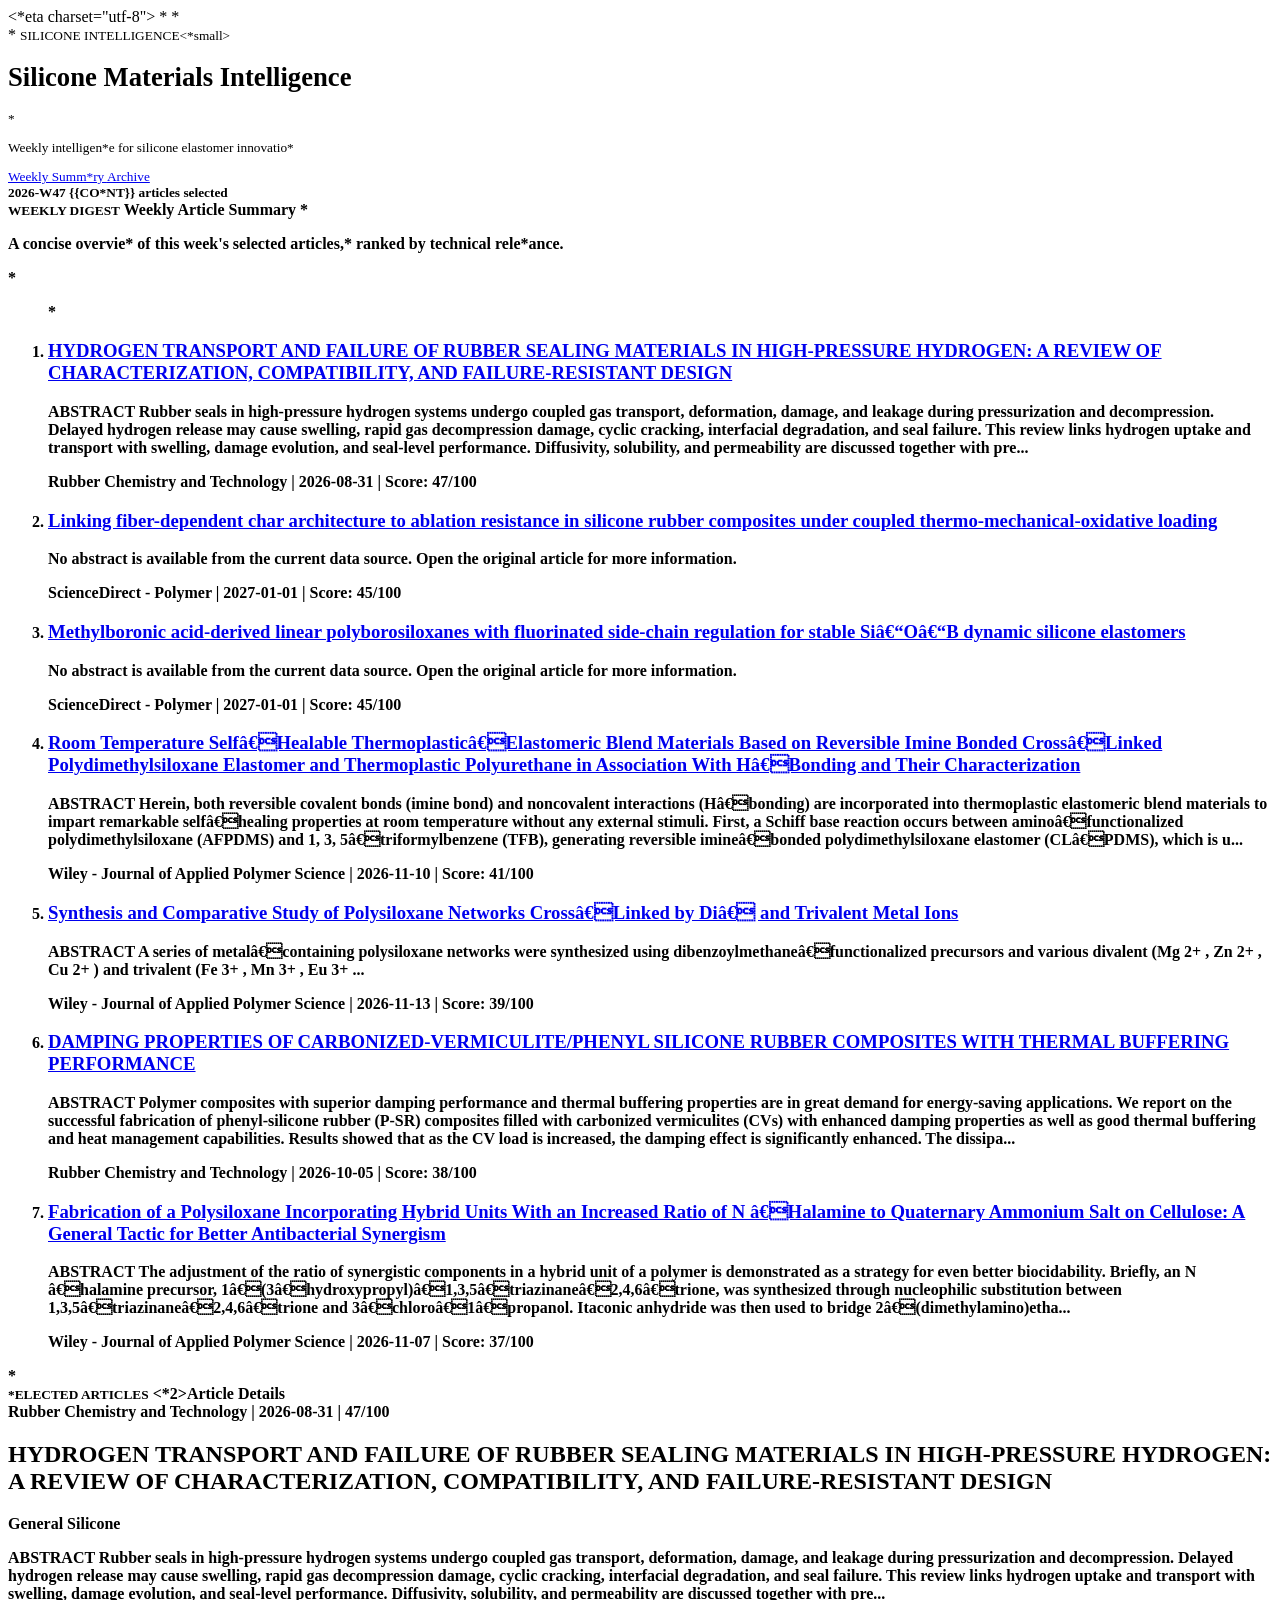
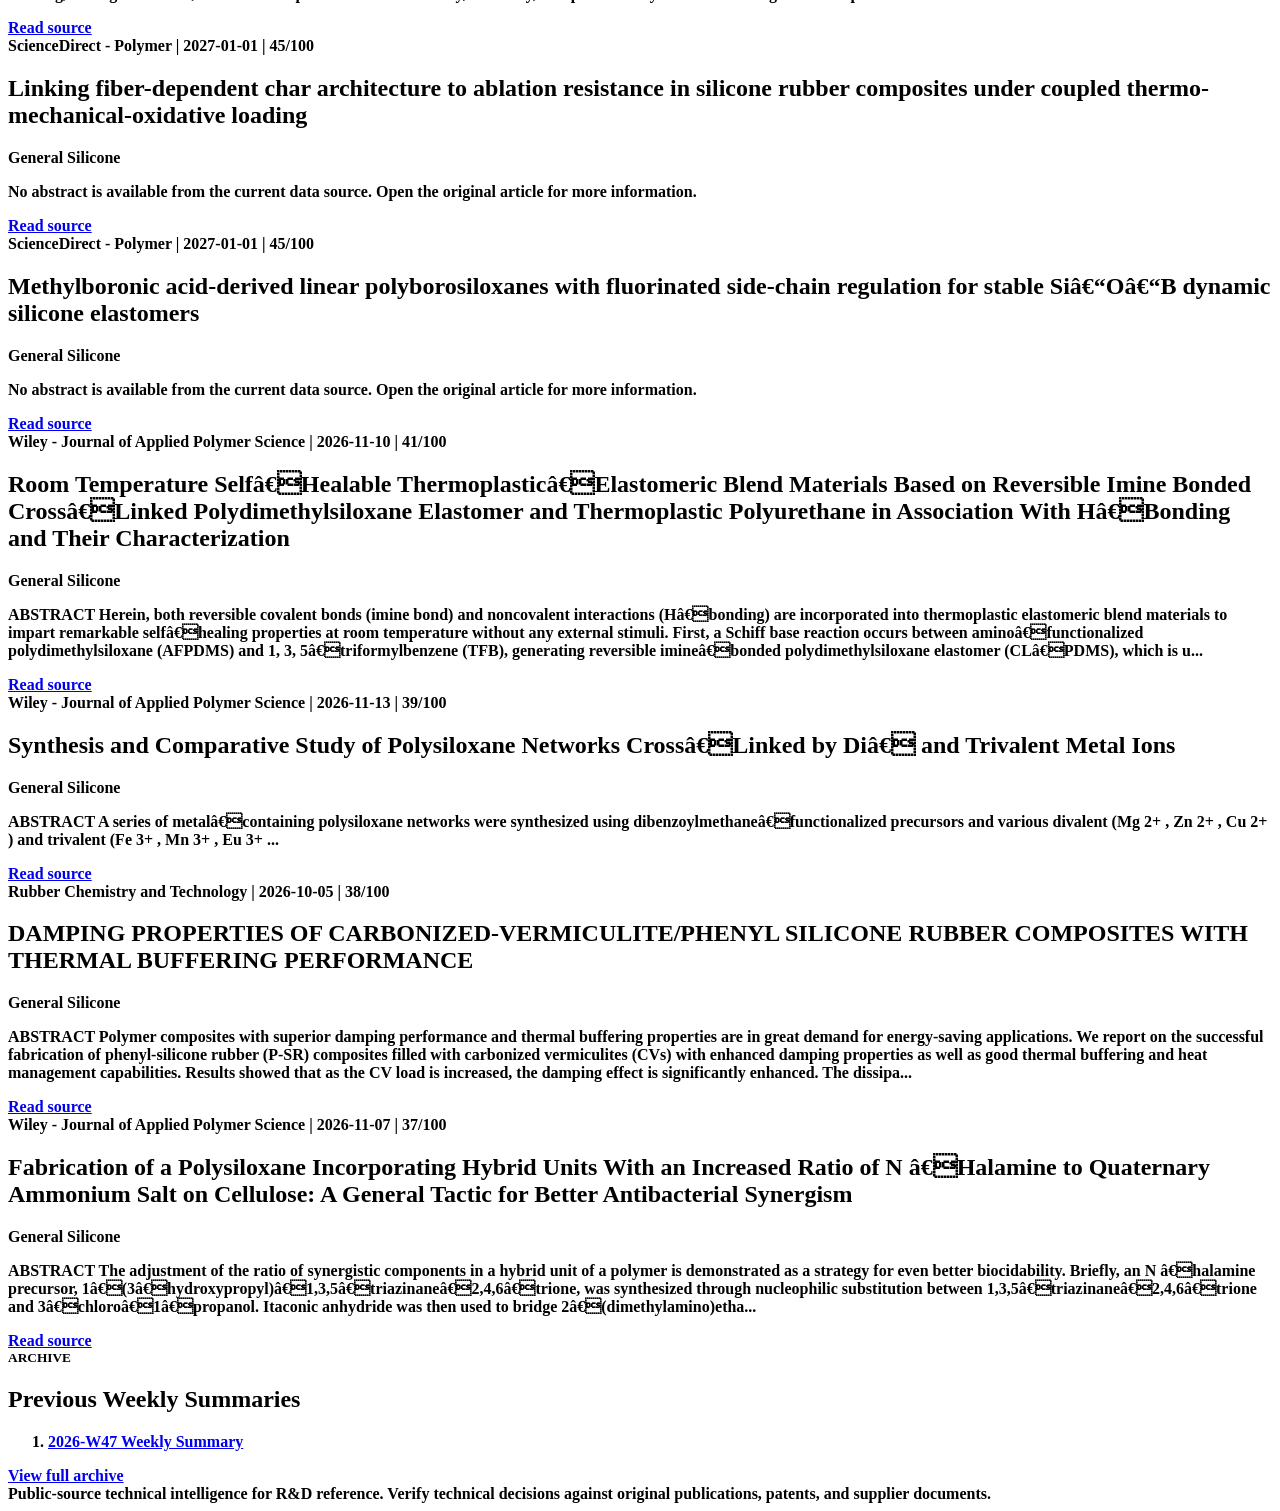
==== commit 390e8834: "Weekly silicone intelligence update" ====
--- a/docs/index.html
+++ b/docs/index.html
@@ -1,50 +1,67 @@
-<!doctype html>
+<!doctype h*ml>
 <html lang="zh-CN">
 <head>
-  <meta charset="utf-8">
+  <*eta charset="utf-8">
+
   <meta
-    name="viewport"
-    content="width=device-width, initial-scale=1"
+    *ame="viewport"
+    content="width=*evice-width, initial-scale=1"
   >
-  <title>Silicone Materials Intelligence</title>
-  <link
+*  <title>Silicone Materials Intelligence</title>
+
+  <lin*
     rel="stylesheet"
-    href="assets/style.css"
+    href="as*ets/style.css"
   >
 </head>
 
-<body>
-  <header>
+<body>*  <header>
     <div class="wrap">
-      <small>SILICONE INTELLIGENCE</small>
+*     <small>SILICONE INTELLIGENCE<*small>
 
       <h1>Silicone Materials Intelligence</h1>
 
-      <p>
-        Weekly intelligence for silicone elastomer innovation
+*     <p>
+        Weekly intelligen*e for silicone elastomer innovatio*
       </p>
+
+      <nav class="sit*-nav">
+        <a href="index.html*>Latest</a>
+
+        <a href="#wee*ly-summary">
+          Weekly Summ*ry
+        </a>
+
+        <a href="*rchive.html">Archive</a>
+      </n*v>
     </div>
   </header>
 
-  <main class="wrap">
-    <div class="summary-bar">
-      <strong>2026-W47</strong>
-      <strong>7 articles selected</strong>
+  <main*class="wrap">
+    <div class="summ*ry-bar">
+      <strong>2026-W47</s*rong>
+
+      <strong>
+        {{CO*NT}} articles selected
+      </str*ng>
     </div>
 
-    <section class="weekly-summary">
-      <div class="section-heading">
-        <small>WEEKLY DIGEST</small>
-        <h2>Weekly Article Summary</h2>
+    <section
+     *class="weekly-summary"
+      id="w*ekly-summary"
+    >
+      <div cla*s="section-heading">
+        <smal*>WEEKLY DIGEST</small>
 
-        <p>
-          A concise overview of this week's selected articles,
-          ranked by technical relevance.
+        <h*>Weekly Article Summary</h2>
+
+    *   <p>
+          A concise overvie* of this week's selected articles,*          ranked by technical rele*ance.
         </p>
       </div>
 
-      <ol class="summary-list">
-        <li class="summary-item"><h3><a href="https://doi.org/10.5254/rct.26.00043" target="_blank" rel="noopener">HYDROGEN TRANSPORT AND FAILURE OF RUBBER SEALING MATERIALS IN HIGH-PRESSURE HYDROGEN: A REVIEW OF CHARACTERIZATION, COMPATIBILITY, AND FAILURE-RESISTANT DESIGN</a></h3><p>ABSTRACT 
+ *    <ol class="summary-list">
+    *   <li class="summary-item"><h3><a href="https://doi.org/10.5254/rct.26.00043" target="_blank" rel="noopener">HYDROGEN TRANSPORT AND FAILURE OF RUBBER SEALING MATERIALS IN HIGH-PRESSURE HYDROGEN: A REVIEW OF CHARACTERIZATION, COMPATIBILITY, AND FAILURE-RESISTANT DESIGN</a></h3><p>ABSTRACT 
                    Rubber seals in high-pressure hydrogen systems undergo coupled gas transport, deformation, damage, and leakage during pressurization and decompression. Delayed hydrogen release may cause swelling, rapid gas decompression damage, cyclic cracking, interfacial degradation, and seal failure. This review links hydrogen uptake and transport with swelling, damage evolution, and seal-level performance. Diffusivity, solubility, and permeability are discussed together with pre...</p><div class="summary-meta">Rubber Chemistry and Technology | 2026-08-31 | Score: 47/100</div></li><li class="summary-item"><h3><a href="https://doi.org/10.1016/j.polymer.2026.130975" target="_blank" rel="noopener">Linking fiber-dependent char architecture to ablation resistance in silicone rubber composites under coupled thermo-mechanical-oxidative loading</a></h3><p>No abstract is available from the current data source. Open the original article for more information.</p><div class="summary-meta">ScienceDirect - Polymer | 2027-01-01 | Score: 45/100</div></li><li class="summary-item"><h3><a href="https://doi.org/10.1016/j.polymer.2026.131112" target="_blank" rel="noopener">Methylboronic acid-derived linear polyborosiloxanes with fluorinated side-chain regulation for stable Si–O–B dynamic silicone elastomers</a></h3><p>No abstract is available from the current data source. Open the original article for more information.</p><div class="summary-meta">ScienceDirect - Polymer | 2027-01-01 | Score: 45/100</div></li><li class="summary-item"><h3><a href="https://doi.org/10.1002/app.71787" target="_blank" rel="noopener">Room Temperature Self‐Healable Thermoplastic‐Elastomeric Blend Materials Based on Reversible Imine Bonded Cross‐Linked Polydimethylsiloxane Elastomer and Thermoplastic Polyurethane in Association With H‐Bonding and Their Characterization</a></h3><p>ABSTRACT 
                    Herein, both reversible covalent bonds (imine bond) and noncovalent interactions (H‐bonding) are incorporated into thermoplastic elastomeric blend materials to impart remarkable self‐healing properties at room temperature without any external stimuli. First, a Schiff base reaction occurs between amino‐functionalized polydimethylsiloxane (AFPDMS) and 1, 3, 5‐triformylbenzene (TFB), generating reversible imine‐bonded polydimethylsiloxane elastomer (CL‐PDMS), which is u...</p><div class="summary-meta">Wiley - Journal of Applied Polymer Science | 2026-11-10 | Score: 41/100</div></li><li class="summary-item"><h3><a href="https://doi.org/10.1002/app.71781" target="_blank" rel="noopener">Synthesis and Comparative Study of Polysiloxane Networks Cross‐Linked by Di‐ and Trivalent Metal Ions</a></h3><p>ABSTRACT 
                    
@@ -69,12 +86,12 @@
                      N 
                     ‐halamine precursor, 1‐(3‐hydroxypropyl)‐1,3,5‐triazinane‐2,4,6‐trione, was synthesized through nucleophilic substitution between 1,3,5‐triazinane‐2,4,6‐trione and 3‐chloro‐1‐propanol. Itaconic anhydride was then used to bridge 2‐(dimethylamino)etha...</p><div class="summary-meta">Wiley - Journal of Applied Polymer Science | 2026-11-07 | Score: 37/100</div></li>
       </ol>
-    </section>
+  * </section>
 
-    <section class="selected-articles">
-      <div class="section-heading">
-        <small>SELECTED ARTICLES</small>
-        <h2>Article Details</h2>
+    <section class="s*lected-articles">
+      <div class*"section-heading">
+        <small>*ELECTED ARTICLES</small>
+        <*2>Article Details</h2>
       </div>
 
       <div class="article-grid">
@@ -104,11 +121,29 @@
                     ‐halamine precursor, 1‐(3‐hydroxypropyl)‐1,3,5‐triazinane‐2,4,6‐trione, was synthesized through nucleophilic substitution between 1,3,5‐triazinane‐2,4,6‐trione and 3‐chloro‐1‐propanol. Itaconic anhydride was then used to bridge 2‐(dimethylamino)etha...</p><a href="https://doi.org/10.1002/app.71761" target="_blank" rel="noopener">Read source</a></article>
       </div>
     </section>
+
+    <section class="archive-preview">
+      <div class="section-heading">
+        <small>ARCHIVE</small>
+        <h2>Previous Weekly Summaries</h2>
+      </div>
+
+      <ol class="archive-list">
+        <li><a href="weekly/2026-W47.html">2026-W47 Weekly Summary</a></li>
+      </ol>
+
+      <a
+        class="archive-button"
+        href="archive.html"
+      >
+        View full archive
+      </a>
+    </section>
   </main>
 
   <footer class="wrap">
     Public-source technical intelligence for R&amp;D reference.
-    Verify technical decisions against the original publications,
+    Verify technical decisions against original publications,
     patents, and supplier documents.
   </footer>
 </body>
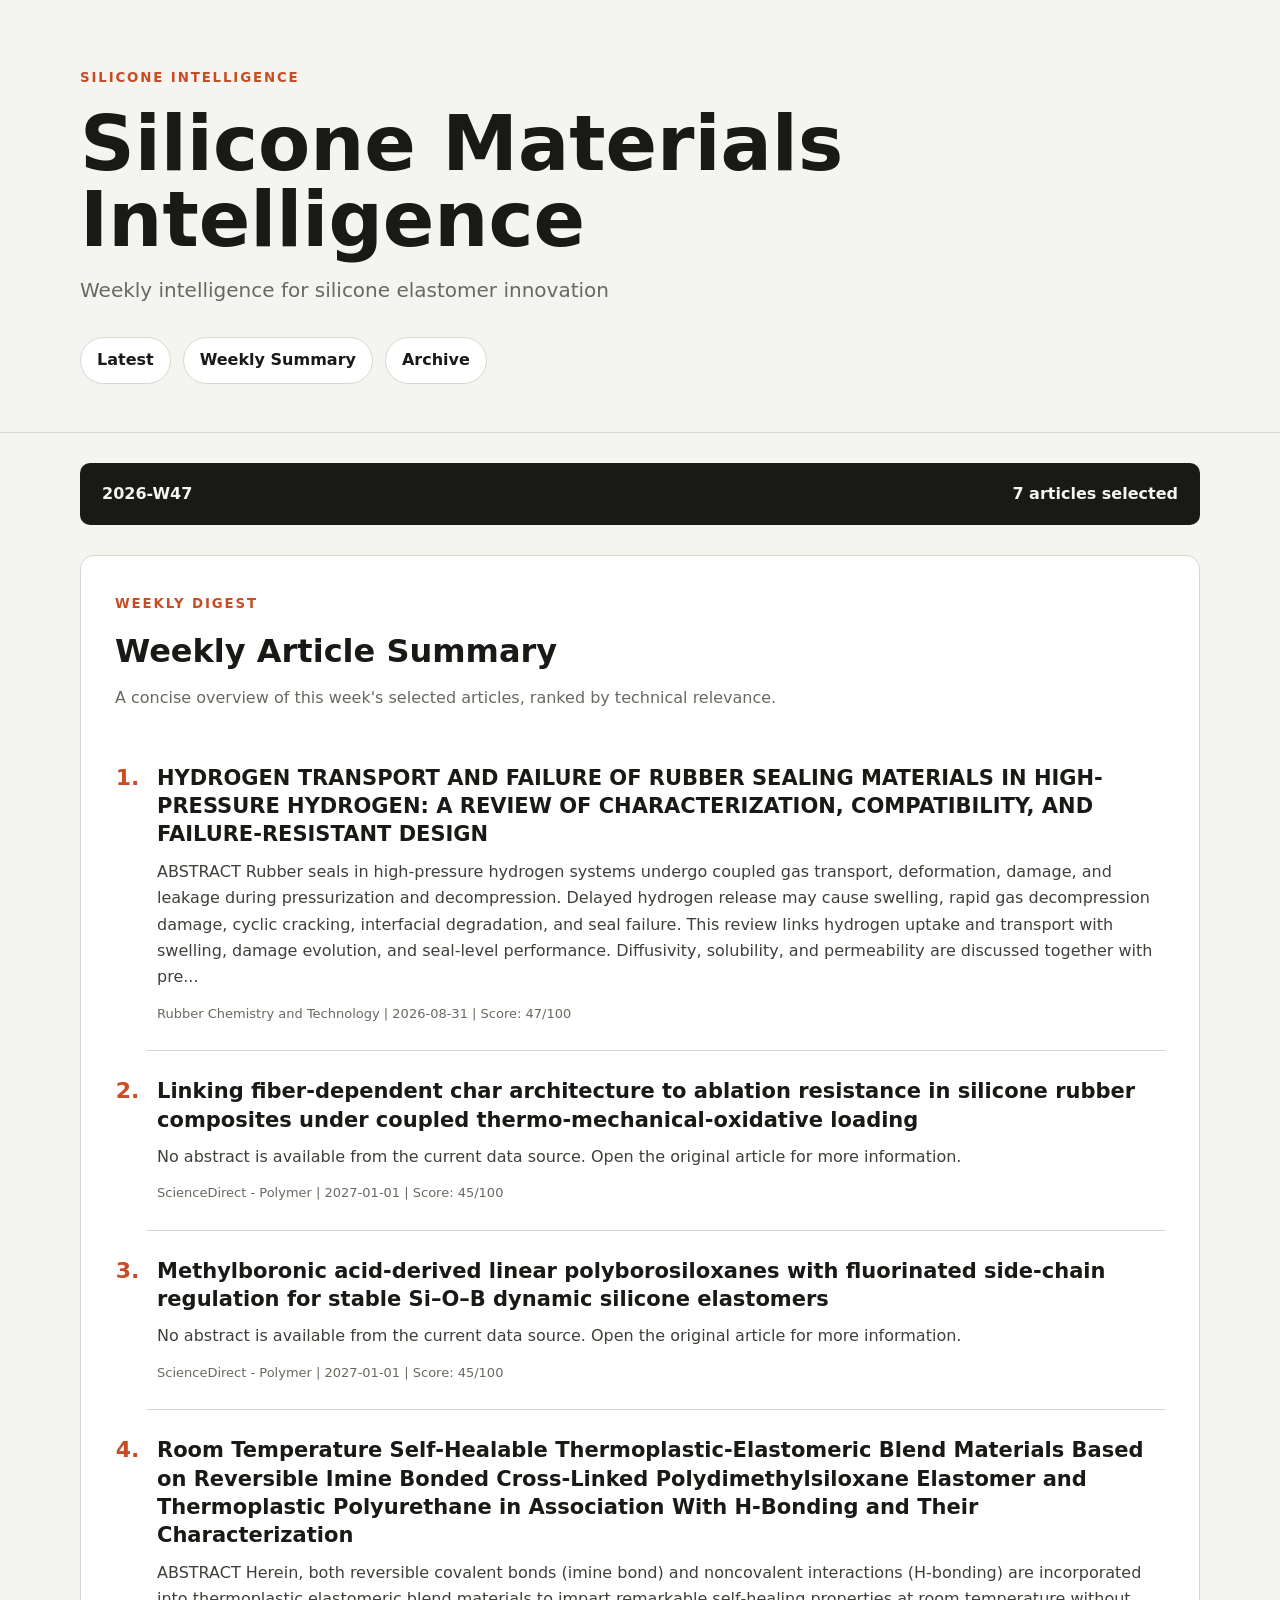
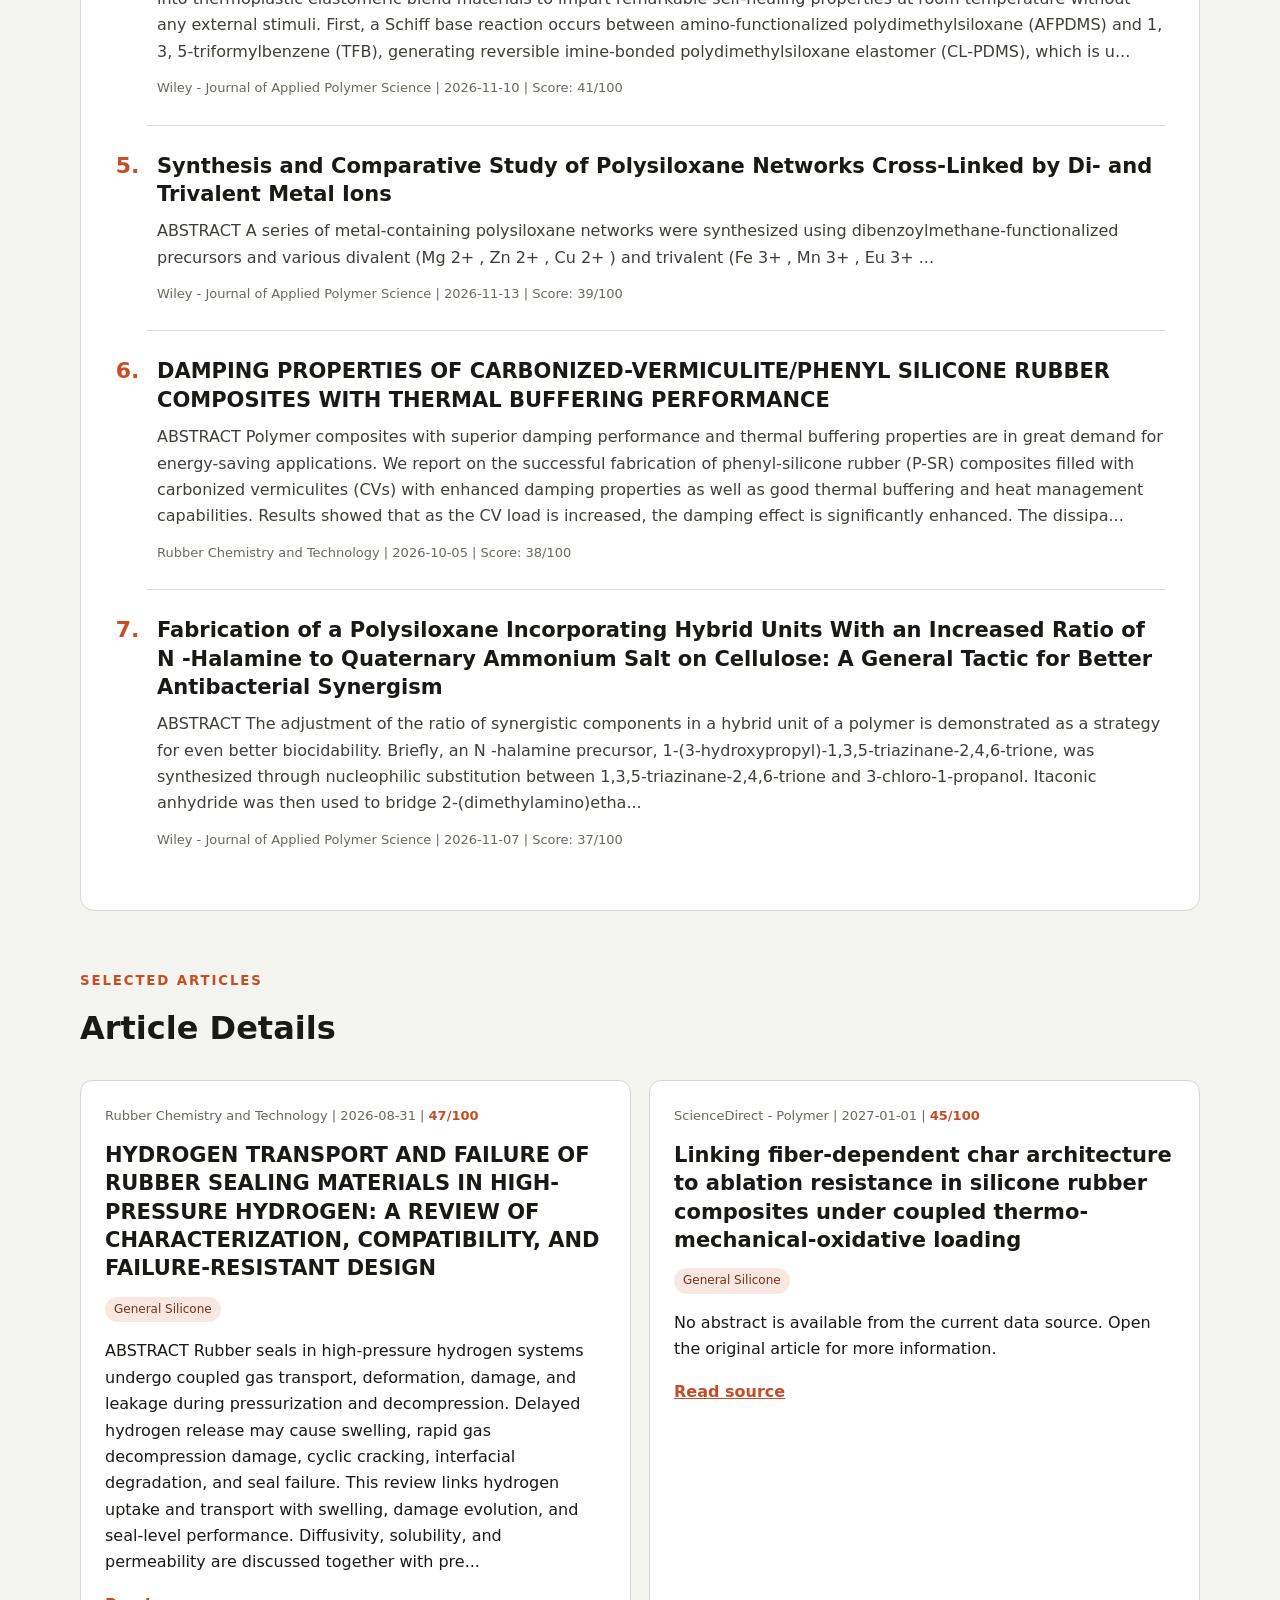
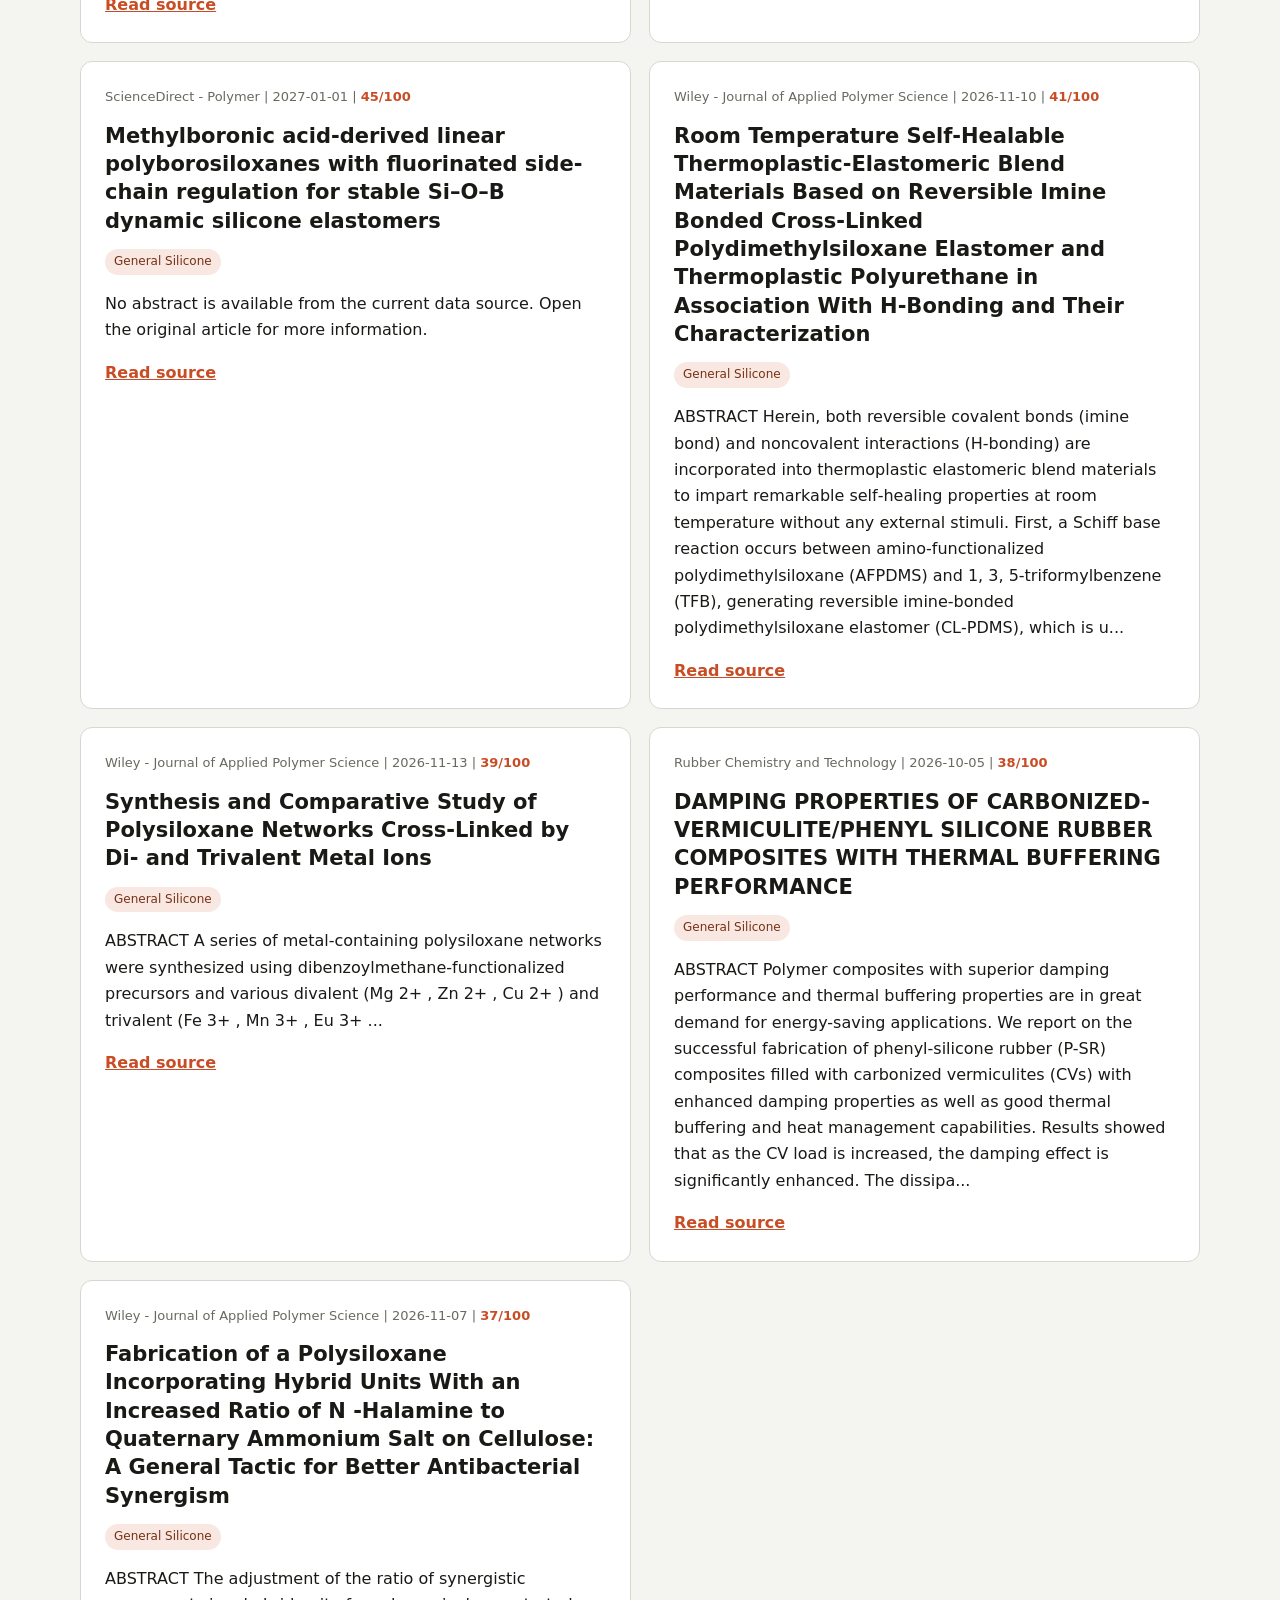
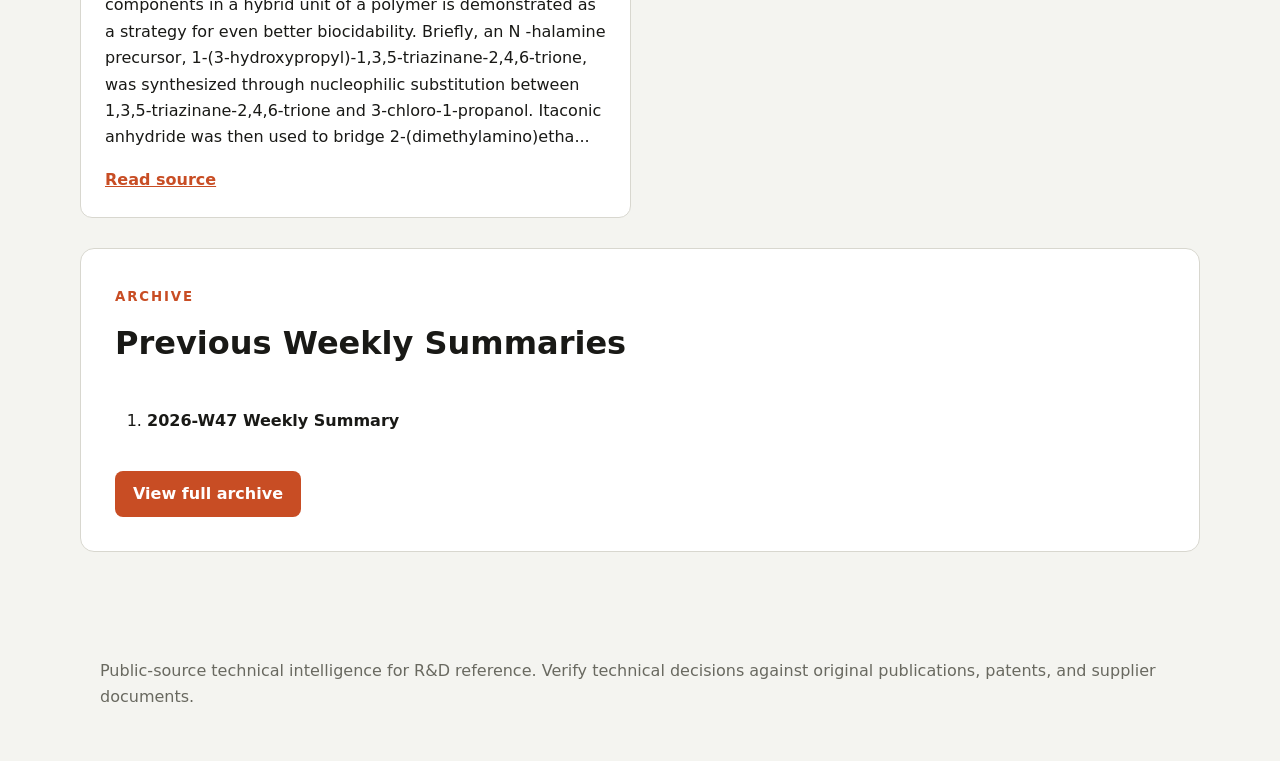
==== commit 24648b09: "Weekly silicone intelligence update" ====
--- a/docs/index.html
+++ b/docs/index.html
@@ -1,67 +1,39 @@
-<!doctype h*ml>
+<!doctype html>
 <html lang="zh-CN">
 <head>
-  <*eta charset="utf-8">
-
-  <meta
-    *ame="viewport"
-    content="width=*evice-width, initial-scale=1"
-  >
-*  <title>Silicone Materials Intelligence</title>
-
-  <lin*
-    rel="stylesheet"
-    href="as*ets/style.css"
-  >
+  <meta charset="utf-8">
+  <meta name="viewport" content="width=device-width, initial-scale=1">
+  <title>Silicone Materials Intelligence</title>
+  <link rel="stylesheet" href="assets/style.css">
 </head>
-
-<body>*  <header>
+<body>
+  <header>
     <div class="wrap">
-*     <small>SILICONE INTELLIGENCE<*small>
-
+      <small>SILICONE INTELLIGENCE</small>
       <h1>Silicone Materials Intelligence</h1>
-
-*     <p>
-        Weekly intelligen*e for silicone elastomer innovatio*
-      </p>
-
-      <nav class="sit*-nav">
-        <a href="index.html*>Latest</a>
-
-        <a href="#wee*ly-summary">
-          Weekly Summ*ry
-        </a>
-
-        <a href="*rchive.html">Archive</a>
-      </n*v>
+      <p>Weekly intelligence for silicone elastomer innovation</p>
+      <nav class="site-nav">
+        <a href="index.html">Latest</a>
+        <a href="#weekly-summary">Weekly Summary</a>
+        <a href="archive.html">Archive</a>
+      </nav>
     </div>
   </header>
 
-  <main*class="wrap">
-    <div class="summ*ry-bar">
-      <strong>2026-W47</s*rong>
-
-      <strong>
-        {{CO*NT}} articles selected
-      </str*ng>
+  <main class="wrap">
+    <div class="summary-bar">
+      <strong>2026-W47</strong>
+      <strong>7 articles selected</strong>
     </div>
 
-    <section
-     *class="weekly-summary"
-      id="w*ekly-summary"
-    >
-      <div cla*s="section-heading">
-        <smal*>WEEKLY DIGEST</small>
-
-        <h*>Weekly Article Summary</h2>
-
-    *   <p>
-          A concise overvie* of this week's selected articles,*          ranked by technical rele*ance.
-        </p>
+    <section class="weekly-summary" id="weekly-summary">
+      <div class="section-heading">
+        <small>WEEKLY DIGEST</small>
+        <h2>Weekly Article Summary</h2>
+        <p>A concise overview of this week's selected articles, ranked by technical relevance.</p>
       </div>
-
- *    <ol class="summary-list">
-    *   <li class="summary-item"><h3><a href="https://doi.org/10.5254/rct.26.00043" target="_blank" rel="noopener">HYDROGEN TRANSPORT AND FAILURE OF RUBBER SEALING MATERIALS IN HIGH-PRESSURE HYDROGEN: A REVIEW OF CHARACTERIZATION, COMPATIBILITY, AND FAILURE-RESISTANT DESIGN</a></h3><p>ABSTRACT 
+      <ol class="summary-list">
+        <li class="summary-item"><h3><a href="https://doi.org/10.5254/rct.26.00043" target="_blank" rel="noopener">HYDROGEN TRANSPORT AND FAILURE OF RUBBER SEALING MATERIALS IN HIGH-PRESSURE HYDROGEN: A REVIEW OF CHARACTERIZATION, COMPATIBILITY, AND FAILURE-RESISTANT DESIGN</a></h3><p>ABSTRACT 
                    Rubber seals in high-pressure hydrogen systems undergo coupled gas transport, deformation, damage, and leakage during pressurization and decompression. Delayed hydrogen release may cause swelling, rapid gas decompression damage, cyclic cracking, interfacial degradation, and seal failure. This review links hydrogen uptake and transport with swelling, damage evolution, and seal-level performance. Diffusivity, solubility, and permeability are discussed together with pre...</p><div class="summary-meta">Rubber Chemistry and Technology | 2026-08-31 | Score: 47/100</div></li><li class="summary-item"><h3><a href="https://doi.org/10.1016/j.polymer.2026.130975" target="_blank" rel="noopener">Linking fiber-dependent char architecture to ablation resistance in silicone rubber composites under coupled thermo-mechanical-oxidative loading</a></h3><p>No abstract is available from the current data source. Open the original article for more information.</p><div class="summary-meta">ScienceDirect - Polymer | 2027-01-01 | Score: 45/100</div></li><li class="summary-item"><h3><a href="https://doi.org/10.1016/j.polymer.2026.131112" target="_blank" rel="noopener">Methylboronic acid-derived linear polyborosiloxanes with fluorinated side-chain regulation for stable Si–O–B dynamic silicone elastomers</a></h3><p>No abstract is available from the current data source. Open the original article for more information.</p><div class="summary-meta">ScienceDirect - Polymer | 2027-01-01 | Score: 45/100</div></li><li class="summary-item"><h3><a href="https://doi.org/10.1002/app.71787" target="_blank" rel="noopener">Room Temperature Self‐Healable Thermoplastic‐Elastomeric Blend Materials Based on Reversible Imine Bonded Cross‐Linked Polydimethylsiloxane Elastomer and Thermoplastic Polyurethane in Association With H‐Bonding and Their Characterization</a></h3><p>ABSTRACT 
                    Herein, both reversible covalent bonds (imine bond) and noncovalent interactions (H‐bonding) are incorporated into thermoplastic elastomeric blend materials to impart remarkable self‐healing properties at room temperature without any external stimuli. First, a Schiff base reaction occurs between amino‐functionalized polydimethylsiloxane (AFPDMS) and 1, 3, 5‐triformylbenzene (TFB), generating reversible imine‐bonded polydimethylsiloxane elastomer (CL‐PDMS), which is u...</p><div class="summary-meta">Wiley - Journal of Applied Polymer Science | 2026-11-10 | Score: 41/100</div></li><li class="summary-item"><h3><a href="https://doi.org/10.1002/app.71781" target="_blank" rel="noopener">Synthesis and Comparative Study of Polysiloxane Networks Cross‐Linked by Di‐ and Trivalent Metal Ions</a></h3><p>ABSTRACT 
                    
@@ -86,14 +58,13 @@
                      N 
                     ‐halamine precursor, 1‐(3‐hydroxypropyl)‐1,3,5‐triazinane‐2,4,6‐trione, was synthesized through nucleophilic substitution between 1,3,5‐triazinane‐2,4,6‐trione and 3‐chloro‐1‐propanol. Itaconic anhydride was then used to bridge 2‐(dimethylamino)etha...</p><div class="summary-meta">Wiley - Journal of Applied Polymer Science | 2026-11-07 | Score: 37/100</div></li>
       </ol>
-  * </section>
+    </section>
 
-    <section class="s*lected-articles">
-      <div class*"section-heading">
-        <small>*ELECTED ARTICLES</small>
-        <*2>Article Details</h2>
+    <section class="selected-articles">
+      <div class="section-heading">
+        <small>SELECTED ARTICLES</small>
+        <h2>Article Details</h2>
       </div>
-
       <div class="article-grid">
         <article class="article-card"><div class="meta">Rubber Chemistry and Technology | 2026-08-31 | <b>47/100</b></div><h2>HYDROGEN TRANSPORT AND FAILURE OF RUBBER SEALING MATERIALS IN HIGH-PRESSURE HYDROGEN: A REVIEW OF CHARACTERIZATION, COMPATIBILITY, AND FAILURE-RESISTANT DESIGN</h2><div class="tags"><span>General Silicone</span></div><p>ABSTRACT 
                    Rubber seals in high-pressure hydrogen systems undergo coupled gas transport, deformation, damage, and leakage during pressurization and decompression. Delayed hydrogen release may cause swelling, rapid gas decompression damage, cyclic cracking, interfacial degradation, and seal failure. This review links hydrogen uptake and transport with swelling, damage evolution, and seal-level performance. Diffusivity, solubility, and permeability are discussed together with pre...</p><a href="https://doi.org/10.5254/rct.26.00043" target="_blank" rel="noopener">Read source</a></article><article class="article-card"><div class="meta">ScienceDirect - Polymer | 2027-01-01 | <b>45/100</b></div><h2>Linking fiber-dependent char architecture to ablation resistance in silicone rubber composites under coupled thermo-mechanical-oxidative loading</h2><div class="tags"><span>General Silicone</span></div><p>No abstract is available from the current data source. Open the original article for more information.</p><a href="https://doi.org/10.1016/j.polymer.2026.130975" target="_blank" rel="noopener">Read source</a></article><article class="article-card"><div class="meta">ScienceDirect - Polymer | 2027-01-01 | <b>45/100</b></div><h2>Methylboronic acid-derived linear polyborosiloxanes with fluorinated side-chain regulation for stable Si–O–B dynamic silicone elastomers</h2><div class="tags"><span>General Silicone</span></div><p>No abstract is available from the current data source. Open the original article for more information.</p><a href="https://doi.org/10.1016/j.polymer.2026.131112" target="_blank" rel="noopener">Read source</a></article><article class="article-card"><div class="meta">Wiley - Journal of Applied Polymer Science | 2026-11-10 | <b>41/100</b></div><h2>Room Temperature Self‐Healable Thermoplastic‐Elastomeric Blend Materials Based on Reversible Imine Bonded Cross‐Linked Polydimethylsiloxane Elastomer and Thermoplastic Polyurethane in Association With H‐Bonding and Their Characterization</h2><div class="tags"><span>General Silicone</span></div><p>ABSTRACT 
@@ -127,24 +98,15 @@
         <small>ARCHIVE</small>
         <h2>Previous Weekly Summaries</h2>
       </div>
-
       <ol class="archive-list">
         <li><a href="weekly/2026-W47.html">2026-W47 Weekly Summary</a></li>
       </ol>
-
-      <a
-        class="archive-button"
-        href="archive.html"
-      >
-        View full archive
-      </a>
+      <a class="archive-button" href="archive.html">View full archive</a>
     </section>
   </main>
 
   <footer class="wrap">
-    Public-source technical intelligence for R&amp;D reference.
-    Verify technical decisions against original publications,
-    patents, and supplier documents.
+    Public-source technical intelligence for R&amp;D reference. Verify technical decisions against original publications, patents, and supplier documents.
   </footer>
 </body>
 </html>
--- a/docs/assets/style.css
+++ b/docs/assets/style.css
@@ -0,0 +1 @@
+:root{--background:#f4f4f0;--surface:#fff;--text:#191916;--muted:#696960;--line:#d8d7cf;--accent:#c84d24;--accent-soft:#f8e8e1}*{box-sizing:border-box}body{margin:0;background:var(--background);color:var(--text);font:16px/1.65 system-ui,-apple-system,"Segoe UI",sans-serif}.wrap{width:min(1120px,calc(100% - 40px));margin:0 auto}header{padding:64px 0 48px;border-bottom:1px solid var(--line)}header small,.section-heading small{color:var(--accent);font-weight:800;letter-spacing:.14em}header h1{margin:16px 0;font-size:clamp(42px,7vw,76px);line-height:1}header p{margin:0;color:var(--muted);font-size:20px}.site-nav{display:flex;flex-wrap:wrap;gap:12px;margin-top:30px}.site-nav a{padding:9px 16px;color:var(--text);background:var(--surface);border:1px solid var(--line);border-radius:999px;text-decoration:none}.site-nav a:hover{color:#fff;background:var(--accent);border-color:var(--accent)}.summary-bar{display:flex;justify-content:space-between;gap:20px;margin:30px 0;padding:18px 22px;background:var(--text);color:var(--background);border-radius:10px}.weekly-summary,.archive-preview,.archive-section{margin-bottom:56px;padding:34px;background:var(--surface);border:1px solid var(--line);border-radius:14px}.section-heading{margin-bottom:26px}.section-heading h2{margin:8px 0;font-size:32px}.section-heading p{margin:0;color:var(--muted)}.summary-list,.archive-list{margin:0;padding-left:32px}.summary-item{padding:22px 0 26px 10px;border-bottom:1px solid var(--line)}.summary-item:last-child{border-bottom:0}.summary-item::marker{color:var(--accent);font-size:22px;font-weight:800}.summary-item h3{margin:0 0 10px;font-size:21px;line-height:1.35}.summary-item h3 a,.archive-list a{color:var(--text);text-decoration:none}.summary-item h3 a:hover,.archive-list a:hover{color:var(--accent)}.summary-item p{margin:0 0 12px;color:#3f3f39}.summary-meta,.meta{color:var(--muted);font-size:13px}.selected-articles{margin-bottom:30px}.article-grid{display:grid;grid-template-columns:repeat(2,minmax(0,1fr));gap:18px}.article-card{padding:24px;background:var(--surface);border:1px solid var(--line);border-radius:12px}.article-card h2{margin:14px 0;font-size:21px;line-height:1.35}.meta b{color:var(--accent)}.tags{display:flex;flex-wrap:wrap;gap:6px;margin:12px 0}.tags span{padding:3px 9px;background:var(--accent-soft);color:#773016;border-radius:999px;font-size:12px}a{color:var(--accent);font-weight:700}.archive-list li{padding:12px 0;border-bottom:1px solid var(--line)}.archive-list li:last-child{border-bottom:0}.archive-button{display:inline-block;margin-top:24px;padding:10px 18px;color:#fff;background:var(--accent);border-radius:8px;text-decoration:none}footer{padding:50px 20px;color:var(--muted)}@media(max-width:720px){.wrap{width:min(100% - 24px,1120px)}header{padding:44px 0 34px}.summary-bar{flex-direction:column}.weekly-summary,.archive-preview,.archive-section{padding:24px 20px}.article-grid{grid-template-columns:1fr}.summary-list{padding-left:24px}}
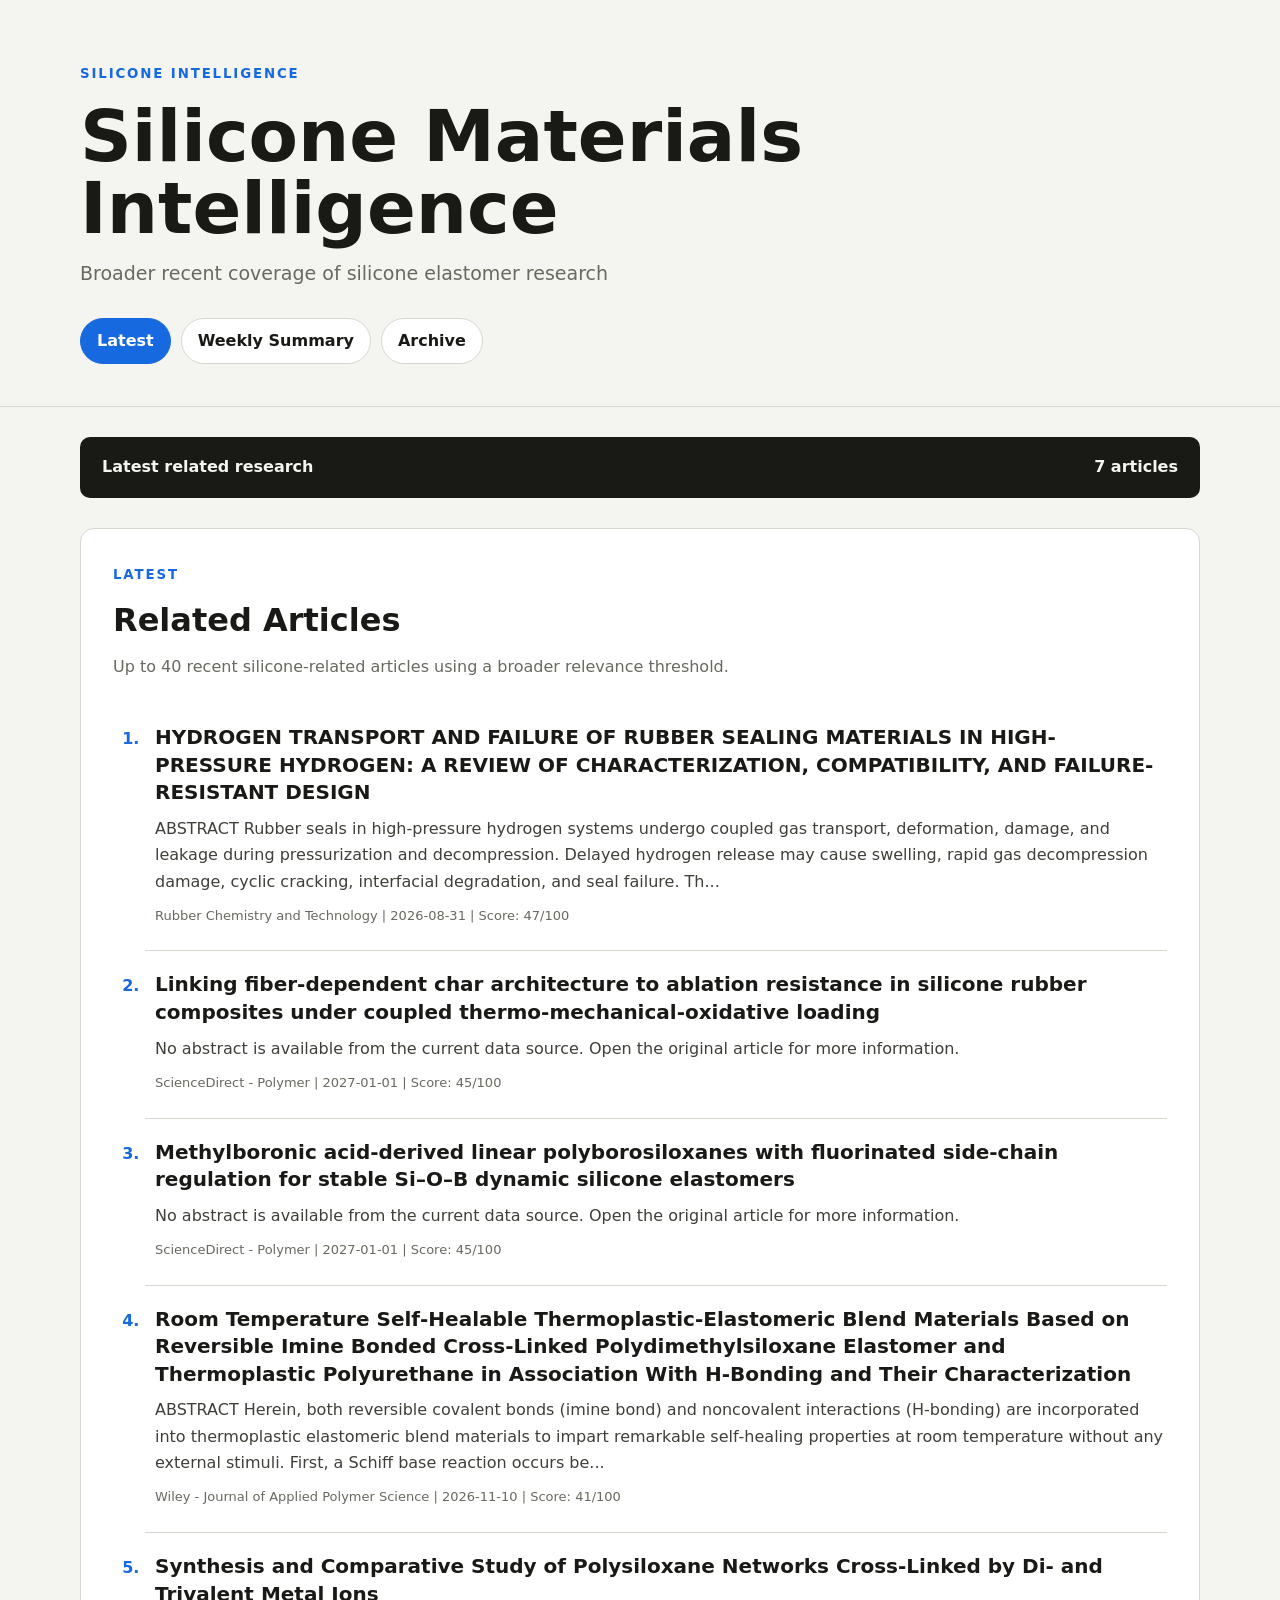
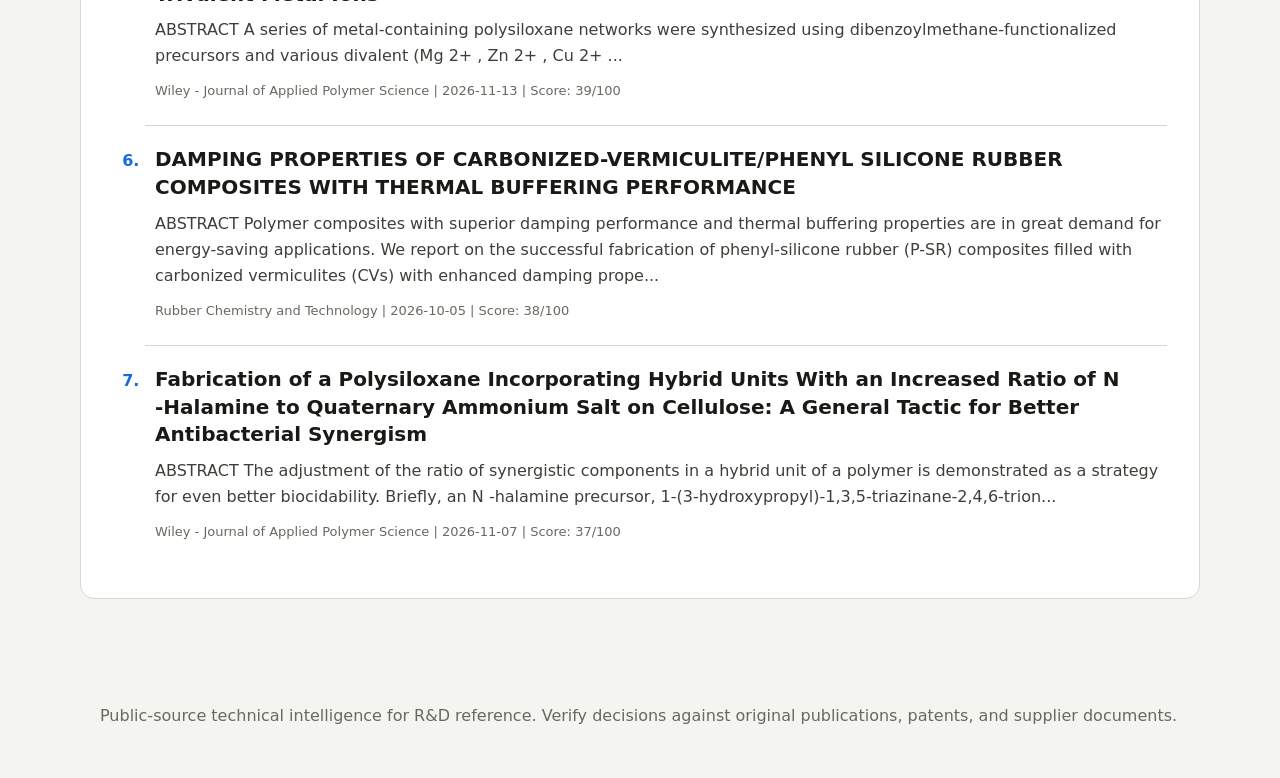
==== commit e0bc67da: "Weekly silicone intelligence update" ====
--- a/docs/index.html
+++ b/docs/index.html
@@ -1,41 +1,6 @@
-<!doctype html>
-<html lang="zh-CN">
-<head>
-  <meta charset="utf-8">
-  <meta name="viewport" content="width=device-width, initial-scale=1">
-  <title>Silicone Materials Intelligence</title>
-  <link rel="stylesheet" href="assets/style.css">
-</head>
-<body>
-  <header>
-    <div class="wrap">
-      <small>SILICONE INTELLIGENCE</small>
-      <h1>Silicone Materials Intelligence</h1>
-      <p>Weekly intelligence for silicone elastomer innovation</p>
-      <nav class="site-nav">
-        <a href="index.html">Latest</a>
-        <a href="#weekly-summary">Weekly Summary</a>
-        <a href="archive.html">Archive</a>
-      </nav>
-    </div>
-  </header>
-
-  <main class="wrap">
-    <div class="summary-bar">
-      <strong>2026-W47</strong>
-      <strong>7 articles selected</strong>
-    </div>
-
-    <section class="weekly-summary" id="weekly-summary">
-      <div class="section-heading">
-        <small>WEEKLY DIGEST</small>
-        <h2>Weekly Article Summary</h2>
-        <p>A concise overview of this week's selected articles, ranked by technical relevance.</p>
-      </div>
-      <ol class="summary-list">
-        <li class="summary-item"><h3><a href="https://doi.org/10.5254/rct.26.00043" target="_blank" rel="noopener">HYDROGEN TRANSPORT AND FAILURE OF RUBBER SEALING MATERIALS IN HIGH-PRESSURE HYDROGEN: A REVIEW OF CHARACTERIZATION, COMPATIBILITY, AND FAILURE-RESISTANT DESIGN</a></h3><p>ABSTRACT 
-                   Rubber seals in high-pressure hydrogen systems undergo coupled gas transport, deformation, damage, and leakage during pressurization and decompression. Delayed hydrogen release may cause swelling, rapid gas decompression damage, cyclic cracking, interfacial degradation, and seal failure. This review links hydrogen uptake and transport with swelling, damage evolution, and seal-level performance. Diffusivity, solubility, and permeability are discussed together with pre...</p><div class="summary-meta">Rubber Chemistry and Technology | 2026-08-31 | Score: 47/100</div></li><li class="summary-item"><h3><a href="https://doi.org/10.1016/j.polymer.2026.130975" target="_blank" rel="noopener">Linking fiber-dependent char architecture to ablation resistance in silicone rubber composites under coupled thermo-mechanical-oxidative loading</a></h3><p>No abstract is available from the current data source. Open the original article for more information.</p><div class="summary-meta">ScienceDirect - Polymer | 2027-01-01 | Score: 45/100</div></li><li class="summary-item"><h3><a href="https://doi.org/10.1016/j.polymer.2026.131112" target="_blank" rel="noopener">Methylboronic acid-derived linear polyborosiloxanes with fluorinated side-chain regulation for stable Si–O–B dynamic silicone elastomers</a></h3><p>No abstract is available from the current data source. Open the original article for more information.</p><div class="summary-meta">ScienceDirect - Polymer | 2027-01-01 | Score: 45/100</div></li><li class="summary-item"><h3><a href="https://doi.org/10.1002/app.71787" target="_blank" rel="noopener">Room Temperature Self‐Healable Thermoplastic‐Elastomeric Blend Materials Based on Reversible Imine Bonded Cross‐Linked Polydimethylsiloxane Elastomer and Thermoplastic Polyurethane in Association With H‐Bonding and Their Characterization</a></h3><p>ABSTRACT 
-                   Herein, both reversible covalent bonds (imine bond) and noncovalent interactions (H‐bonding) are incorporated into thermoplastic elastomeric blend materials to impart remarkable self‐healing properties at room temperature without any external stimuli. First, a Schiff base reaction occurs between amino‐functionalized polydimethylsiloxane (AFPDMS) and 1, 3, 5‐triformylbenzene (TFB), generating reversible imine‐bonded polydimethylsiloxane elastomer (CL‐PDMS), which is u...</p><div class="summary-meta">Wiley - Journal of Applied Polymer Science | 2026-11-10 | Score: 41/100</div></li><li class="summary-item"><h3><a href="https://doi.org/10.1002/app.71781" target="_blank" rel="noopener">Synthesis and Comparative Study of Polysiloxane Networks Cross‐Linked by Di‐ and Trivalent Metal Ions</a></h3><p>ABSTRACT 
+<!doctype html><html lang="zh-CN"><head><meta charset="utf-8"><meta name="viewport" content="width=device-width,initial-scale=1"><title>Silicone Materials Intelligence</title><link rel="stylesheet" href="assets/style.css"></head><body><header><div class="wrap"><small>SILICONE INTELLIGENCE</small><h1>Silicone Materials Intelligence</h1><p>Broader recent coverage of silicone elastomer research</p><nav class="site-nav"><a class="active" href="index.html">Latest</a><a class="" href="weekly.html">Weekly Summary</a><a class="" href="archive.html">Archive</a></nav></div></header><main class="wrap"><div class="summary-bar"><strong>Latest related research</strong><strong>7 articles</strong></div><section class="latest-section"><div class="section-heading"><small>LATEST</small><h2>Related Articles</h2><p>Up to 40 recent silicone-related articles using a broader relevance threshold.</p></div><ol class="latest-list"><li class="latest-item"><h2><a href="https://doi.org/10.5254/rct.26.00043" target="_blank" rel="noopener">HYDROGEN TRANSPORT AND FAILURE OF RUBBER SEALING MATERIALS IN HIGH-PRESSURE HYDROGEN: A REVIEW OF CHARACTERIZATION, COMPATIBILITY, AND FAILURE-RESISTANT DESIGN</a></h2><p>ABSTRACT 
+                   Rubber seals in high-pressure hydrogen systems undergo coupled gas transport, deformation, damage, and leakage during pressurization and decompression. Delayed hydrogen release may cause swelling, rapid gas decompression damage, cyclic cracking, interfacial degradation, and seal failure. Th...</p><div class="summary-meta">Rubber Chemistry and Technology | 2026-08-31 | Score: 47/100</div></li><li class="latest-item"><h2><a href="https://doi.org/10.1016/j.polymer.2026.130975" target="_blank" rel="noopener">Linking fiber-dependent char architecture to ablation resistance in silicone rubber composites under coupled thermo-mechanical-oxidative loading</a></h2><p>No abstract is available from the current data source. Open the original article for more information.</p><div class="summary-meta">ScienceDirect - Polymer | 2027-01-01 | Score: 45/100</div></li><li class="latest-item"><h2><a href="https://doi.org/10.1016/j.polymer.2026.131112" target="_blank" rel="noopener">Methylboronic acid-derived linear polyborosiloxanes with fluorinated side-chain regulation for stable Si–O–B dynamic silicone elastomers</a></h2><p>No abstract is available from the current data source. Open the original article for more information.</p><div class="summary-meta">ScienceDirect - Polymer | 2027-01-01 | Score: 45/100</div></li><li class="latest-item"><h2><a href="https://doi.org/10.1002/app.71787" target="_blank" rel="noopener">Room Temperature Self‐Healable Thermoplastic‐Elastomeric Blend Materials Based on Reversible Imine Bonded Cross‐Linked Polydimethylsiloxane Elastomer and Thermoplastic Polyurethane in Association With H‐Bonding and Their Characterization</a></h2><p>ABSTRACT 
+                   Herein, both reversible covalent bonds (imine bond) and noncovalent interactions (H‐bonding) are incorporated into thermoplastic elastomeric blend materials to impart remarkable self‐healing properties at room temperature without any external stimuli. First, a Schiff base reaction occurs be...</p><div class="summary-meta">Wiley - Journal of Applied Polymer Science | 2026-11-10 | Score: 41/100</div></li><li class="latest-item"><h2><a href="https://doi.org/10.1002/app.71781" target="_blank" rel="noopener">Synthesis and Comparative Study of Polysiloxane Networks Cross‐Linked by Di‐ and Trivalent Metal Ions</a></h2><p>ABSTRACT 
                    
                     A series of metal‐containing polysiloxane networks were synthesized using dibenzoylmethane‐functionalized precursors and various divalent (Mg
                      2+ 
@@ -43,70 +8,11 @@
                      2+ 
                     , Cu
                      2+ 
-                    ) and trivalent (Fe
-                     3+ 
-                    , Mn
-                     3+ 
-                    , Eu
-                     3+ 
-                  ...</p><div class="summary-meta">Wiley - Journal of Applied Polymer Science | 2026-11-13 | Score: 39/100</div></li><li class="summary-item"><h3><a href="https://doi.org/10.5254/rct.26.00038" target="_blank" rel="noopener">DAMPING PROPERTIES OF CARBONIZED-VERMICULITE/PHENYL SILICONE RUBBER COMPOSITES WITH THERMAL BUFFERING PERFORMANCE</a></h3><p>ABSTRACT 
-                   Polymer composites with superior damping performance and thermal buffering properties are in great demand for energy-saving applications. We report on the successful fabrication of phenyl-silicone rubber (P-SR) composites filled with carbonized vermiculites (CVs) with enhanced damping properties as well as good thermal buffering and heat management capabilities. Results showed that as the CV load is increased, the damping effect is significantly enhanced. The dissipa...</p><div class="summary-meta">Rubber Chemistry and Technology | 2026-10-05 | Score: 38/100</div></li><li class="summary-item"><h3><a href="https://doi.org/10.1002/app.71761" target="_blank" rel="noopener">Fabrication of a Polysiloxane Incorporating Hybrid Units With an Increased Ratio of
+   ...</p><div class="summary-meta">Wiley - Journal of Applied Polymer Science | 2026-11-13 | Score: 39/100</div></li><li class="latest-item"><h2><a href="https://doi.org/10.5254/rct.26.00038" target="_blank" rel="noopener">DAMPING PROPERTIES OF CARBONIZED-VERMICULITE/PHENYL SILICONE RUBBER COMPOSITES WITH THERMAL BUFFERING PERFORMANCE</a></h2><p>ABSTRACT 
+                   Polymer composites with superior damping performance and thermal buffering properties are in great demand for energy-saving applications. We report on the successful fabrication of phenyl-silicone rubber (P-SR) composites filled with carbonized vermiculites (CVs) with enhanced damping prope...</p><div class="summary-meta">Rubber Chemistry and Technology | 2026-10-05 | Score: 38/100</div></li><li class="latest-item"><h2><a href="https://doi.org/10.1002/app.71761" target="_blank" rel="noopener">Fabrication of a Polysiloxane Incorporating Hybrid Units With an Increased Ratio of
                      N 
-                    ‐Halamine to Quaternary Ammonium Salt on Cellulose: A General Tactic for Better Antibacterial Synergism</a></h3><p>ABSTRACT 
+                    ‐Halamine to Quaternary Ammonium Salt on Cellulose: A General Tactic for Better Antibacterial Synergism</a></h2><p>ABSTRACT 
                    
                     The adjustment of the ratio of synergistic components in a hybrid unit of a polymer is demonstrated as a strategy for even better biocidability. Briefly, an
                      N 
-                    ‐halamine precursor, 1‐(3‐hydroxypropyl)‐1,3,5‐triazinane‐2,4,6‐trione, was synthesized through nucleophilic substitution between 1,3,5‐triazinane‐2,4,6‐trione and 3‐chloro‐1‐propanol. Itaconic anhydride was then used to bridge 2‐(dimethylamino)etha...</p><div class="summary-meta">Wiley - Journal of Applied Polymer Science | 2026-11-07 | Score: 37/100</div></li>
-      </ol>
-    </section>
-
-    <section class="selected-articles">
-      <div class="section-heading">
-        <small>SELECTED ARTICLES</small>
-        <h2>Article Details</h2>
-      </div>
-      <div class="article-grid">
-        <article class="article-card"><div class="meta">Rubber Chemistry and Technology | 2026-08-31 | <b>47/100</b></div><h2>HYDROGEN TRANSPORT AND FAILURE OF RUBBER SEALING MATERIALS IN HIGH-PRESSURE HYDROGEN: A REVIEW OF CHARACTERIZATION, COMPATIBILITY, AND FAILURE-RESISTANT DESIGN</h2><div class="tags"><span>General Silicone</span></div><p>ABSTRACT 
-                   Rubber seals in high-pressure hydrogen systems undergo coupled gas transport, deformation, damage, and leakage during pressurization and decompression. Delayed hydrogen release may cause swelling, rapid gas decompression damage, cyclic cracking, interfacial degradation, and seal failure. This review links hydrogen uptake and transport with swelling, damage evolution, and seal-level performance. Diffusivity, solubility, and permeability are discussed together with pre...</p><a href="https://doi.org/10.5254/rct.26.00043" target="_blank" rel="noopener">Read source</a></article><article class="article-card"><div class="meta">ScienceDirect - Polymer | 2027-01-01 | <b>45/100</b></div><h2>Linking fiber-dependent char architecture to ablation resistance in silicone rubber composites under coupled thermo-mechanical-oxidative loading</h2><div class="tags"><span>General Silicone</span></div><p>No abstract is available from the current data source. Open the original article for more information.</p><a href="https://doi.org/10.1016/j.polymer.2026.130975" target="_blank" rel="noopener">Read source</a></article><article class="article-card"><div class="meta">ScienceDirect - Polymer | 2027-01-01 | <b>45/100</b></div><h2>Methylboronic acid-derived linear polyborosiloxanes with fluorinated side-chain regulation for stable Si–O–B dynamic silicone elastomers</h2><div class="tags"><span>General Silicone</span></div><p>No abstract is available from the current data source. Open the original article for more information.</p><a href="https://doi.org/10.1016/j.polymer.2026.131112" target="_blank" rel="noopener">Read source</a></article><article class="article-card"><div class="meta">Wiley - Journal of Applied Polymer Science | 2026-11-10 | <b>41/100</b></div><h2>Room Temperature Self‐Healable Thermoplastic‐Elastomeric Blend Materials Based on Reversible Imine Bonded Cross‐Linked Polydimethylsiloxane Elastomer and Thermoplastic Polyurethane in Association With H‐Bonding and Their Characterization</h2><div class="tags"><span>General Silicone</span></div><p>ABSTRACT 
-                   Herein, both reversible covalent bonds (imine bond) and noncovalent interactions (H‐bonding) are incorporated into thermoplastic elastomeric blend materials to impart remarkable self‐healing properties at room temperature without any external stimuli. First, a Schiff base reaction occurs between amino‐functionalized polydimethylsiloxane (AFPDMS) and 1, 3, 5‐triformylbenzene (TFB), generating reversible imine‐bonded polydimethylsiloxane elastomer (CL‐PDMS), which is u...</p><a href="https://doi.org/10.1002/app.71787" target="_blank" rel="noopener">Read source</a></article><article class="article-card"><div class="meta">Wiley - Journal of Applied Polymer Science | 2026-11-13 | <b>39/100</b></div><h2>Synthesis and Comparative Study of Polysiloxane Networks Cross‐Linked by Di‐ and Trivalent Metal Ions</h2><div class="tags"><span>General Silicone</span></div><p>ABSTRACT 
-                   
-                    A series of metal‐containing polysiloxane networks were synthesized using dibenzoylmethane‐functionalized precursors and various divalent (Mg
-                     2+ 
-                    , Zn
-                     2+ 
-                    , Cu
-                     2+ 
-                    ) and trivalent (Fe
-                     3+ 
-                    , Mn
-                     3+ 
-                    , Eu
-                     3+ 
-                  ...</p><a href="https://doi.org/10.1002/app.71781" target="_blank" rel="noopener">Read source</a></article><article class="article-card"><div class="meta">Rubber Chemistry and Technology | 2026-10-05 | <b>38/100</b></div><h2>DAMPING PROPERTIES OF CARBONIZED-VERMICULITE/PHENYL SILICONE RUBBER COMPOSITES WITH THERMAL BUFFERING PERFORMANCE</h2><div class="tags"><span>General Silicone</span></div><p>ABSTRACT 
-                   Polymer composites with superior damping performance and thermal buffering properties are in great demand for energy-saving applications. We report on the successful fabrication of phenyl-silicone rubber (P-SR) composites filled with carbonized vermiculites (CVs) with enhanced damping properties as well as good thermal buffering and heat management capabilities. Results showed that as the CV load is increased, the damping effect is significantly enhanced. The dissipa...</p><a href="https://doi.org/10.5254/rct.26.00038" target="_blank" rel="noopener">Read source</a></article><article class="article-card"><div class="meta">Wiley - Journal of Applied Polymer Science | 2026-11-07 | <b>37/100</b></div><h2>Fabrication of a Polysiloxane Incorporating Hybrid Units With an Increased Ratio of
-                     N 
-                    ‐Halamine to Quaternary Ammonium Salt on Cellulose: A General Tactic for Better Antibacterial Synergism</h2><div class="tags"><span>General Silicone</span></div><p>ABSTRACT 
-                   
-                    The adjustment of the ratio of synergistic components in a hybrid unit of a polymer is demonstrated as a strategy for even better biocidability. Briefly, an
-                     N 
-                    ‐halamine precursor, 1‐(3‐hydroxypropyl)‐1,3,5‐triazinane‐2,4,6‐trione, was synthesized through nucleophilic substitution between 1,3,5‐triazinane‐2,4,6‐trione and 3‐chloro‐1‐propanol. Itaconic anhydride was then used to bridge 2‐(dimethylamino)etha...</p><a href="https://doi.org/10.1002/app.71761" target="_blank" rel="noopener">Read source</a></article>
-      </div>
-    </section>
-
-    <section class="archive-preview">
-      <div class="section-heading">
-        <small>ARCHIVE</small>
-        <h2>Previous Weekly Summaries</h2>
-      </div>
-      <ol class="archive-list">
-        <li><a href="weekly/2026-W47.html">2026-W47 Weekly Summary</a></li>
-      </ol>
-      <a class="archive-button" href="archive.html">View full archive</a>
-    </section>
-  </main>
-
-  <footer class="wrap">
-    Public-source technical intelligence for R&amp;D reference. Verify technical decisions against original publications, patents, and supplier documents.
-  </footer>
-</body>
-</html>
+                    ‐halamine precursor, 1‐(3‐hydroxypropyl)‐1,3,5‐triazinane‐2,4,6‐trion...</p><div class="summary-meta">Wiley - Journal of Applied Polymer Science | 2026-11-07 | Score: 37/100</div></li></ol></section></main><footer class="wrap">Public-source technical intelligence for R&amp;D reference. Verify decisions against original publications, patents, and supplier documents.</footer></body></html>
--- a/docs/assets/style.css
+++ b/docs/assets/style.css
@@ -1 +1 @@
-:root{--background:#f4f4f0;--surface:#fff;--text:#191916;--muted:#696960;--line:#d8d7cf;--accent:#c84d24;--accent-soft:#f8e8e1}*{box-sizing:border-box}body{margin:0;background:var(--background);color:var(--text);font:16px/1.65 system-ui,-apple-system,"Segoe UI",sans-serif}.wrap{width:min(1120px,calc(100% - 40px));margin:0 auto}header{padding:64px 0 48px;border-bottom:1px solid var(--line)}header small,.section-heading small{color:var(--accent);font-weight:800;letter-spacing:.14em}header h1{margin:16px 0;font-size:clamp(42px,7vw,76px);line-height:1}header p{margin:0;color:var(--muted);font-size:20px}.site-nav{display:flex;flex-wrap:wrap;gap:12px;margin-top:30px}.site-nav a{padding:9px 16px;color:var(--text);background:var(--surface);border:1px solid var(--line);border-radius:999px;text-decoration:none}.site-nav a:hover{color:#fff;background:var(--accent);border-color:var(--accent)}.summary-bar{display:flex;justify-content:space-between;gap:20px;margin:30px 0;padding:18px 22px;background:var(--text);color:var(--background);border-radius:10px}.weekly-summary,.archive-preview,.archive-section{margin-bottom:56px;padding:34px;background:var(--surface);border:1px solid var(--line);border-radius:14px}.section-heading{margin-bottom:26px}.section-heading h2{margin:8px 0;font-size:32px}.section-heading p{margin:0;color:var(--muted)}.summary-list,.archive-list{margin:0;padding-left:32px}.summary-item{padding:22px 0 26px 10px;border-bottom:1px solid var(--line)}.summary-item:last-child{border-bottom:0}.summary-item::marker{color:var(--accent);font-size:22px;font-weight:800}.summary-item h3{margin:0 0 10px;font-size:21px;line-height:1.35}.summary-item h3 a,.archive-list a{color:var(--text);text-decoration:none}.summary-item h3 a:hover,.archive-list a:hover{color:var(--accent)}.summary-item p{margin:0 0 12px;color:#3f3f39}.summary-meta,.meta{color:var(--muted);font-size:13px}.selected-articles{margin-bottom:30px}.article-grid{display:grid;grid-template-columns:repeat(2,minmax(0,1fr));gap:18px}.article-card{padding:24px;background:var(--surface);border:1px solid var(--line);border-radius:12px}.article-card h2{margin:14px 0;font-size:21px;line-height:1.35}.meta b{color:var(--accent)}.tags{display:flex;flex-wrap:wrap;gap:6px;margin:12px 0}.tags span{padding:3px 9px;background:var(--accent-soft);color:#773016;border-radius:999px;font-size:12px}a{color:var(--accent);font-weight:700}.archive-list li{padding:12px 0;border-bottom:1px solid var(--line)}.archive-list li:last-child{border-bottom:0}.archive-button{display:inline-block;margin-top:24px;padding:10px 18px;color:#fff;background:var(--accent);border-radius:8px;text-decoration:none}footer{padding:50px 20px;color:var(--muted)}@media(max-width:720px){.wrap{width:min(100% - 24px,1120px)}header{padding:44px 0 34px}.summary-bar{flex-direction:column}.weekly-summary,.archive-preview,.archive-section{padding:24px 20px}.article-grid{grid-template-columns:1fr}.summary-list{padding-left:24px}}
+:root{--background:#f4f4f0;--surface:#fff;--text:#191916;--muted:#696960;--line:#d8d7cf;--accent:#1769e0;--accent-soft:#e8f1ff}*{box-sizing:border-box}body{margin:0;background:var(--background);color:var(--text);font:16px/1.65 system-ui,-apple-system,"Segoe UI",sans-serif}.wrap{width:min(1120px,calc(100% - 40px));margin:0 auto}header{padding:60px 0 42px;border-bottom:1px solid var(--line)}header small,.section-heading small{color:var(--accent);font-weight:800;letter-spacing:.14em}header h1{margin:14px 0;font-size:clamp(40px,7vw,72px);line-height:1}header p{margin:0;color:var(--muted);font-size:19px}.site-nav{display:flex;flex-wrap:wrap;gap:10px;margin-top:28px}.site-nav a{padding:9px 16px;color:var(--text);background:var(--surface);border:1px solid var(--line);border-radius:999px;text-decoration:none;font-weight:700}.site-nav a:hover,.site-nav a.active{color:#fff;background:var(--accent);border-color:var(--accent)}.summary-bar{display:flex;justify-content:space-between;gap:20px;margin:30px 0;padding:17px 22px;background:var(--text);color:var(--background);border-radius:10px}.latest-section,.weekly-summary,.archive-section{margin-bottom:56px;padding:32px;background:var(--surface);border:1px solid var(--line);border-radius:14px}.section-heading{margin-bottom:24px}.section-heading h2{margin:7px 0;font-size:32px}.section-heading p{margin:0;color:var(--muted)}.latest-list,.summary-list,.archive-list{margin:0;padding-left:32px}.latest-item,.summary-item{padding:20px 0 24px 10px;border-bottom:1px solid var(--line)}.latest-item:last-child,.summary-item:last-child{border-bottom:0}.latest-item::marker,.summary-item::marker{color:var(--accent);font-weight:800}.latest-item h2,.summary-item h3{margin:0 0 9px;font-size:20px;line-height:1.38}.latest-item a,.summary-item a,.archive-list a{color:var(--text);text-decoration:none}.latest-item a:hover,.summary-item a:hover,.archive-list a:hover{color:var(--accent)}.latest-item p,.summary-item p{margin:0 0 10px;color:#3f3f39}.summary-meta{color:var(--muted);font-size:13px}.archive-list li{padding:12px 0;border-bottom:1px solid var(--line)}footer{padding:48px 20px;color:var(--muted)}@media(max-width:720px){.wrap{width:min(100% - 24px,1120px)}header{padding:42px 0 32px}.summary-bar{flex-direction:column}.latest-section,.weekly-summary,.archive-section{padding:22px 18px}.latest-list,.summary-list{padding-left:24px}}
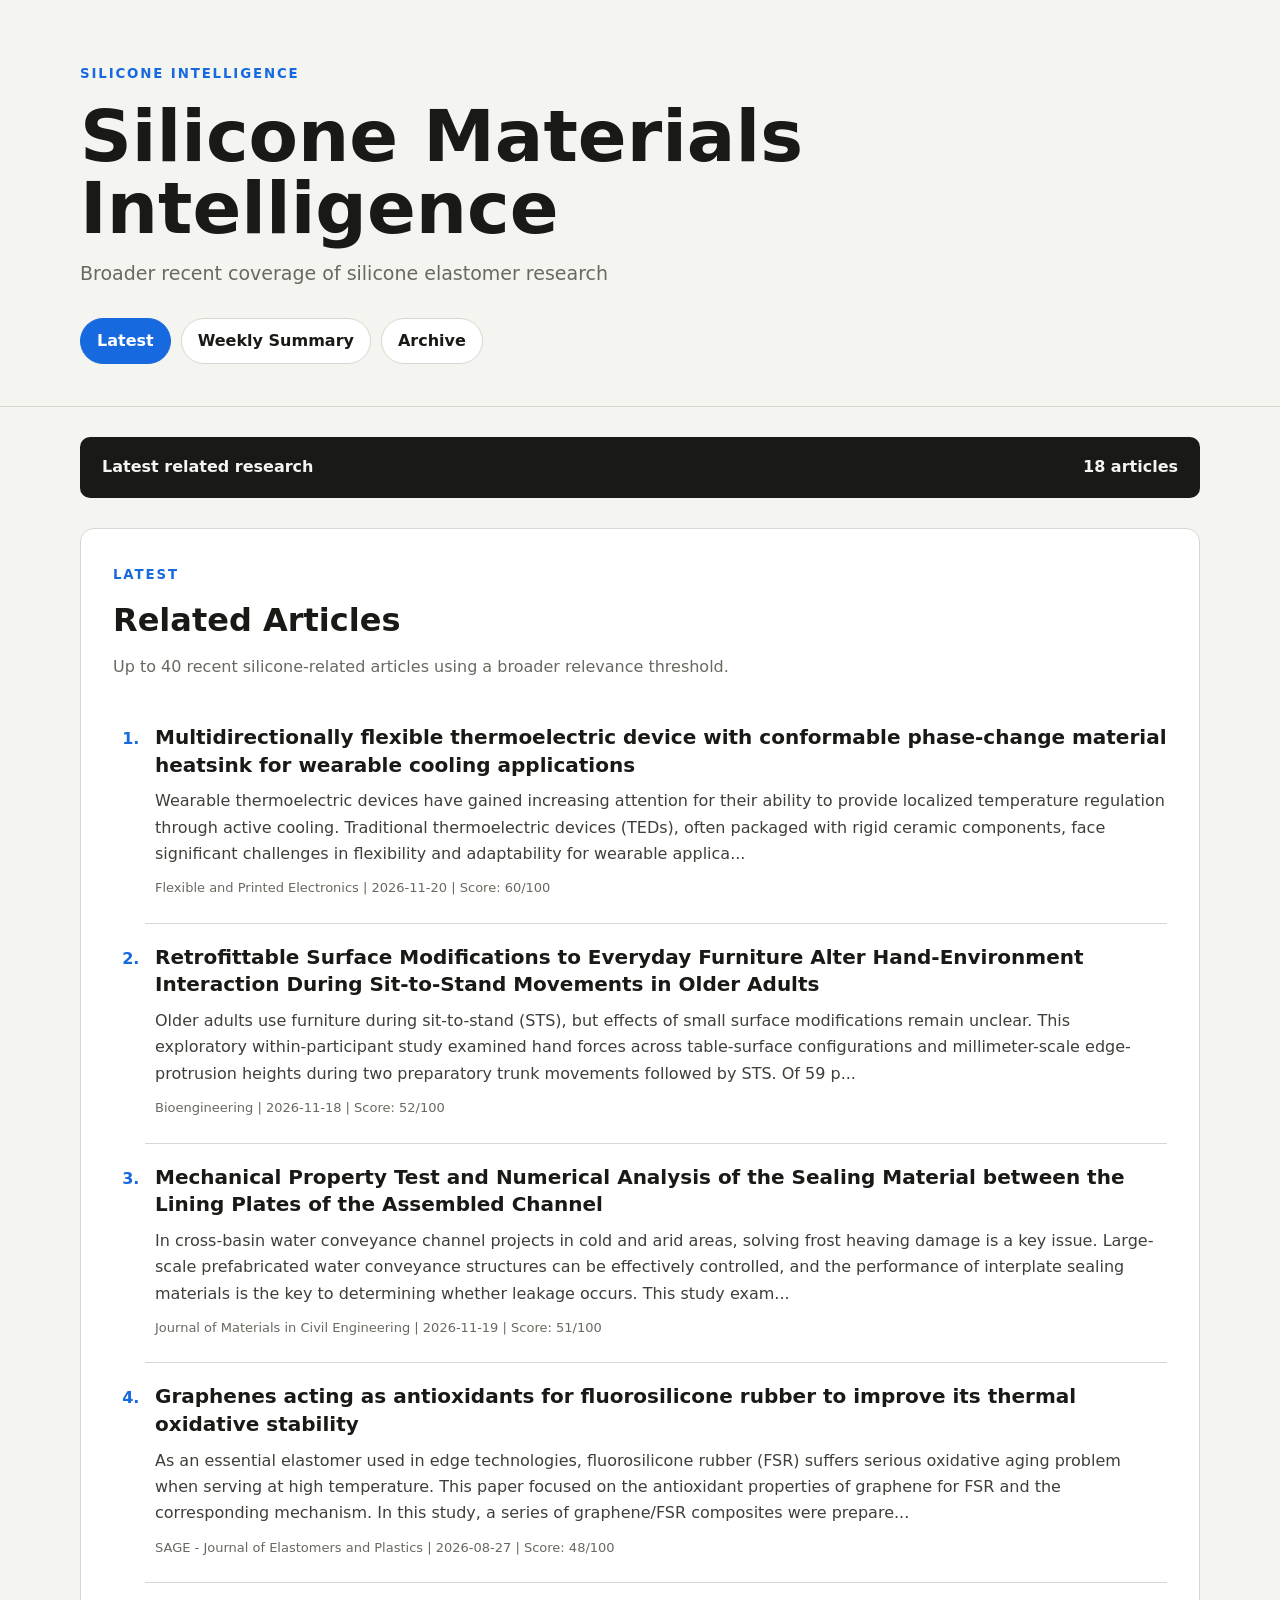
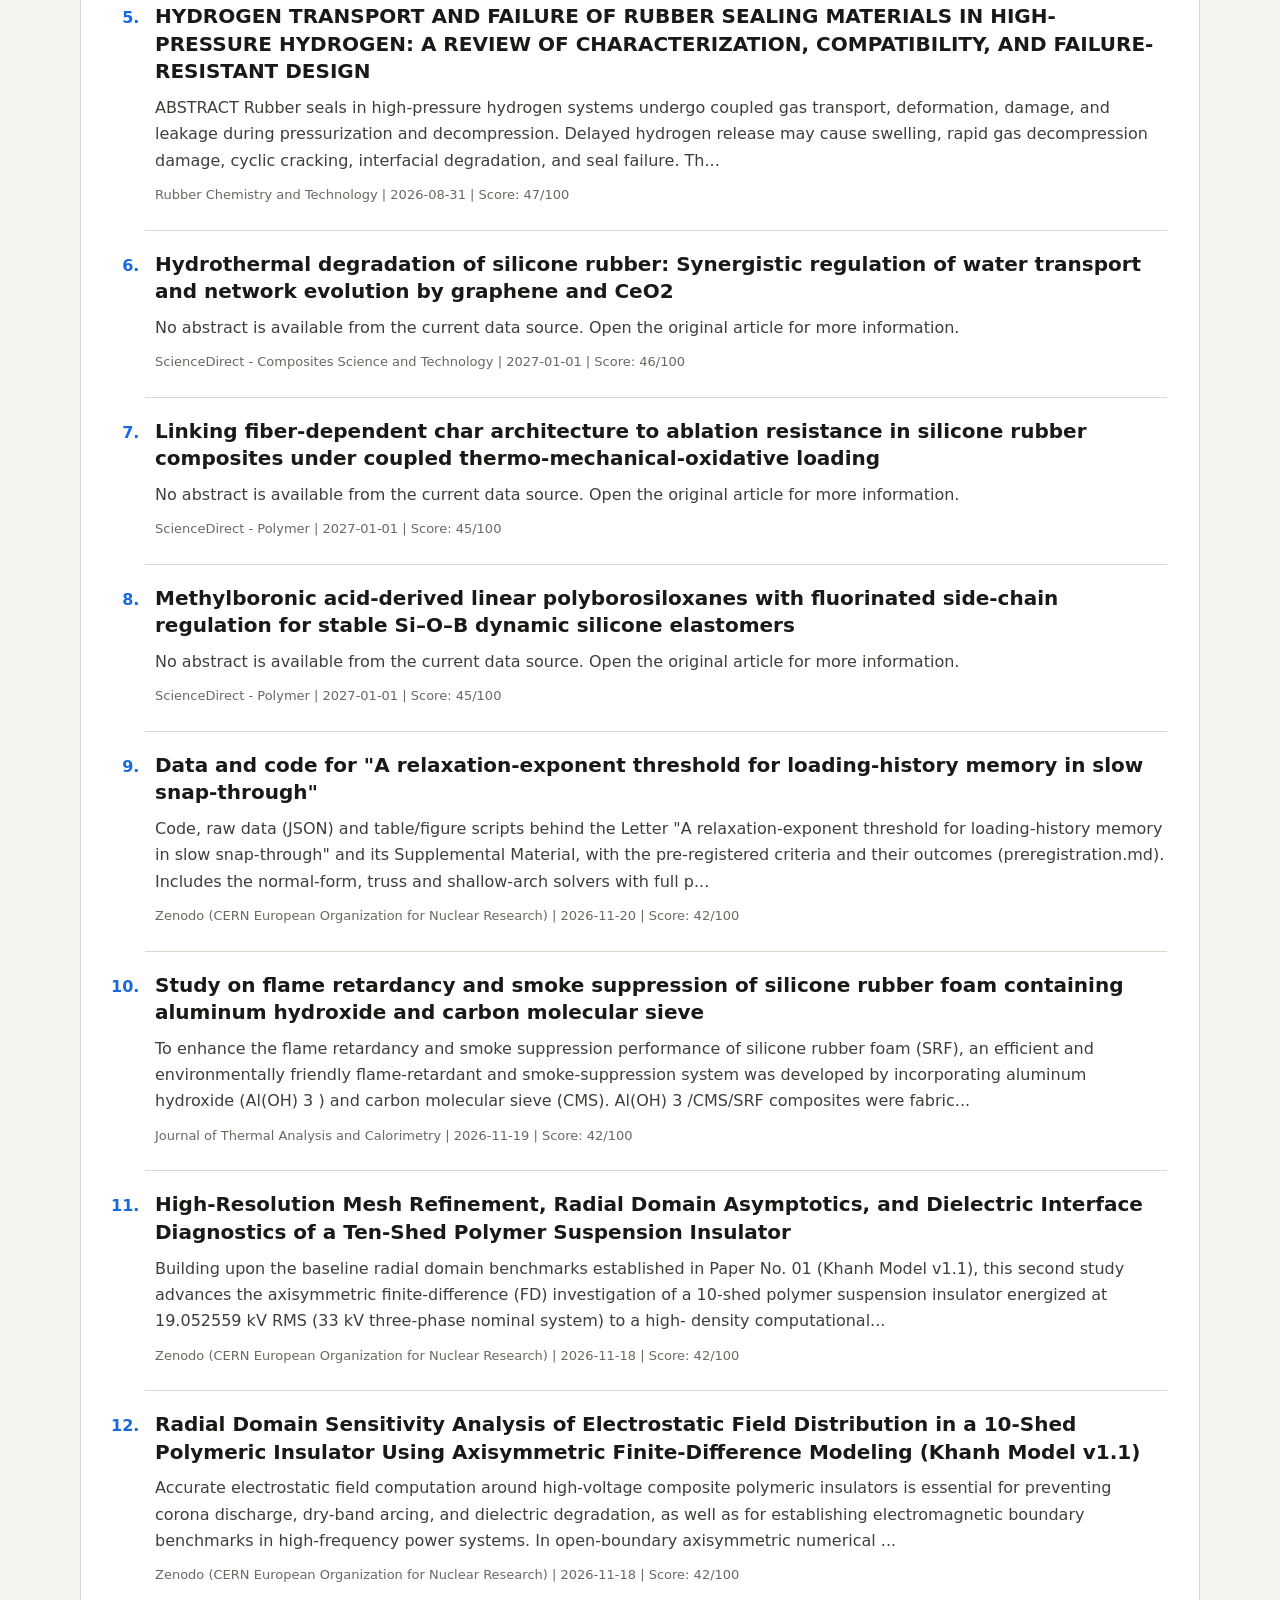
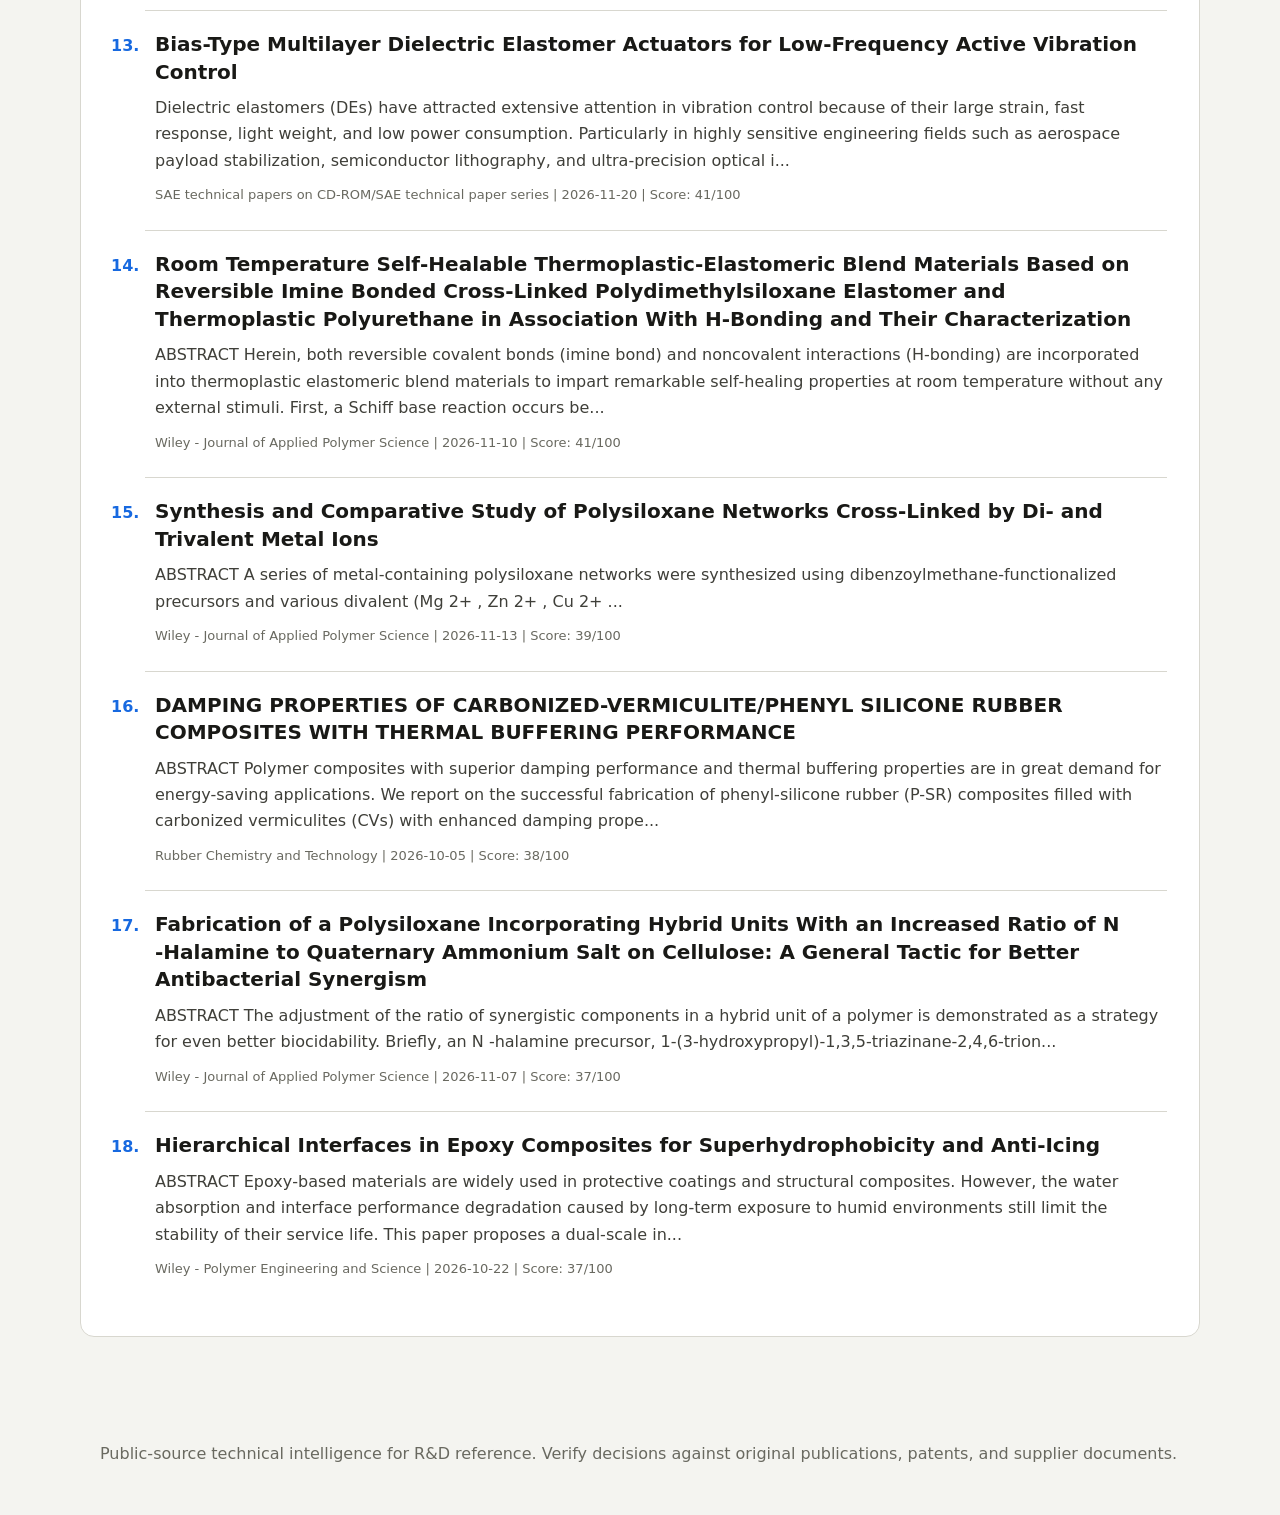
==== commit 9080e60a: "Weekly silicone intelligence update" ====
--- a/docs/index.html
+++ b/docs/index.html
@@ -1,5 +1,5 @@
-<!doctype html><html lang="zh-CN"><head><meta charset="utf-8"><meta name="viewport" content="width=device-width,initial-scale=1"><title>Silicone Materials Intelligence</title><link rel="stylesheet" href="assets/style.css"></head><body><header><div class="wrap"><small>SILICONE INTELLIGENCE</small><h1>Silicone Materials Intelligence</h1><p>Broader recent coverage of silicone elastomer research</p><nav class="site-nav"><a class="active" href="index.html">Latest</a><a class="" href="weekly.html">Weekly Summary</a><a class="" href="archive.html">Archive</a></nav></div></header><main class="wrap"><div class="summary-bar"><strong>Latest related research</strong><strong>7 articles</strong></div><section class="latest-section"><div class="section-heading"><small>LATEST</small><h2>Related Articles</h2><p>Up to 40 recent silicone-related articles using a broader relevance threshold.</p></div><ol class="latest-list"><li class="latest-item"><h2><a href="https://doi.org/10.5254/rct.26.00043" target="_blank" rel="noopener">HYDROGEN TRANSPORT AND FAILURE OF RUBBER SEALING MATERIALS IN HIGH-PRESSURE HYDROGEN: A REVIEW OF CHARACTERIZATION, COMPATIBILITY, AND FAILURE-RESISTANT DESIGN</a></h2><p>ABSTRACT 
-                   Rubber seals in high-pressure hydrogen systems undergo coupled gas transport, deformation, damage, and leakage during pressurization and decompression. Delayed hydrogen release may cause swelling, rapid gas decompression damage, cyclic cracking, interfacial degradation, and seal failure. Th...</p><div class="summary-meta">Rubber Chemistry and Technology | 2026-08-31 | Score: 47/100</div></li><li class="latest-item"><h2><a href="https://doi.org/10.1016/j.polymer.2026.130975" target="_blank" rel="noopener">Linking fiber-dependent char architecture to ablation resistance in silicone rubber composites under coupled thermo-mechanical-oxidative loading</a></h2><p>No abstract is available from the current data source. Open the original article for more information.</p><div class="summary-meta">ScienceDirect - Polymer | 2027-01-01 | Score: 45/100</div></li><li class="latest-item"><h2><a href="https://doi.org/10.1016/j.polymer.2026.131112" target="_blank" rel="noopener">Methylboronic acid-derived linear polyborosiloxanes with fluorinated side-chain regulation for stable Si–O–B dynamic silicone elastomers</a></h2><p>No abstract is available from the current data source. Open the original article for more information.</p><div class="summary-meta">ScienceDirect - Polymer | 2027-01-01 | Score: 45/100</div></li><li class="latest-item"><h2><a href="https://doi.org/10.1002/app.71787" target="_blank" rel="noopener">Room Temperature Self‐Healable Thermoplastic‐Elastomeric Blend Materials Based on Reversible Imine Bonded Cross‐Linked Polydimethylsiloxane Elastomer and Thermoplastic Polyurethane in Association With H‐Bonding and Their Characterization</a></h2><p>ABSTRACT 
+<!doctype html><html lang="zh-CN"><head><meta charset="utf-8"><meta name="viewport" content="width=device-width,initial-scale=1"><title>Silicone Materials Intelligence</title><link rel="stylesheet" href="assets/style.css"></head><body><header><div class="wrap"><small>SILICONE INTELLIGENCE</small><h1>Silicone Materials Intelligence</h1><p>Broader recent coverage of silicone elastomer research</p><nav class="site-nav"><a class="active" href="index.html">Latest</a><a class="" href="weekly.html">Weekly Summary</a><a class="" href="archive.html">Archive</a></nav></div></header><main class="wrap"><div class="summary-bar"><strong>Latest related research</strong><strong>18 articles</strong></div><section class="latest-section"><div class="section-heading"><small>LATEST</small><h2>Related Articles</h2><p>Up to 40 recent silicone-related articles using a broader relevance threshold.</p></div><ol class="latest-list"><li class="latest-item"><h2><a href="https://doi.org/10.1088/2058-8585/aec4eb" target="_blank" rel="noopener">Multidirectionally flexible thermoelectric device with conformable phase-change material heatsink for wearable cooling applications</a></h2><p>Wearable thermoelectric devices have gained increasing attention for their ability to provide localized temperature regulation through active cooling. Traditional thermoelectric devices (TEDs), often packaged with rigid ceramic components, face significant challenges in flexibility and adaptability for wearable applica...</p><div class="summary-meta">Flexible and Printed Electronics | 2026-11-20 | Score: 60/100</div></li><li class="latest-item"><h2><a href="https://doi.org/10.3390/bioengineering13111378" target="_blank" rel="noopener">Retrofittable Surface Modifications to Everyday Furniture Alter Hand-Environment Interaction During Sit-to-Stand Movements in Older Adults</a></h2><p>Older adults use furniture during sit-to-stand (STS), but effects of small surface modifications remain unclear. This exploratory within-participant study examined hand forces across table-surface configurations and millimeter-scale edge-protrusion heights during two preparatory trunk movements followed by STS. Of 59 p...</p><div class="summary-meta">Bioengineering | 2026-11-18 | Score: 52/100</div></li><li class="latest-item"><h2><a href="https://doi.org/10.1061/jmcee7.mteng-24612" target="_blank" rel="noopener">Mechanical Property Test and Numerical Analysis of the Sealing Material between the Lining Plates of the Assembled Channel</a></h2><p>In cross-basin water conveyance channel projects in cold and arid areas, solving frost heaving damage is a key issue. Large-scale prefabricated water conveyance structures can be effectively controlled, and the performance of interplate sealing materials is the key to determining whether leakage occurs. This study exam...</p><div class="summary-meta">Journal of Materials in Civil Engineering | 2026-11-19 | Score: 51/100</div></li><li class="latest-item"><h2><a href="https://doi.org/10.1177/00952443261485114" target="_blank" rel="noopener">Graphenes acting as antioxidants for fluorosilicone rubber to improve its thermal oxidative stability</a></h2><p>As an essential elastomer used in edge technologies, fluorosilicone rubber (FSR) suffers serious oxidative aging problem when serving at high temperature. This paper focused on the antioxidant properties of graphene for FSR and the corresponding mechanism. In this study, a series of graphene/FSR composites were prepare...</p><div class="summary-meta">SAGE - Journal of Elastomers and Plastics | 2026-08-27 | Score: 48/100</div></li><li class="latest-item"><h2><a href="https://doi.org/10.5254/rct.26.00043" target="_blank" rel="noopener">HYDROGEN TRANSPORT AND FAILURE OF RUBBER SEALING MATERIALS IN HIGH-PRESSURE HYDROGEN: A REVIEW OF CHARACTERIZATION, COMPATIBILITY, AND FAILURE-RESISTANT DESIGN</a></h2><p>ABSTRACT 
+                   Rubber seals in high-pressure hydrogen systems undergo coupled gas transport, deformation, damage, and leakage during pressurization and decompression. Delayed hydrogen release may cause swelling, rapid gas decompression damage, cyclic cracking, interfacial degradation, and seal failure. Th...</p><div class="summary-meta">Rubber Chemistry and Technology | 2026-08-31 | Score: 47/100</div></li><li class="latest-item"><h2><a href="https://doi.org/10.1016/j.compscitech.2026.111913" target="_blank" rel="noopener">Hydrothermal degradation of silicone rubber: Synergistic regulation of water transport and network evolution by graphene and CeO2</a></h2><p>No abstract is available from the current data source. Open the original article for more information.</p><div class="summary-meta">ScienceDirect - Composites Science and Technology | 2027-01-01 | Score: 46/100</div></li><li class="latest-item"><h2><a href="https://doi.org/10.1016/j.polymer.2026.130975" target="_blank" rel="noopener">Linking fiber-dependent char architecture to ablation resistance in silicone rubber composites under coupled thermo-mechanical-oxidative loading</a></h2><p>No abstract is available from the current data source. Open the original article for more information.</p><div class="summary-meta">ScienceDirect - Polymer | 2027-01-01 | Score: 45/100</div></li><li class="latest-item"><h2><a href="https://doi.org/10.1016/j.polymer.2026.131112" target="_blank" rel="noopener">Methylboronic acid-derived linear polyborosiloxanes with fluorinated side-chain regulation for stable Si–O–B dynamic silicone elastomers</a></h2><p>No abstract is available from the current data source. Open the original article for more information.</p><div class="summary-meta">ScienceDirect - Polymer | 2027-01-01 | Score: 45/100</div></li><li class="latest-item"><h2><a href="https://doi.org/10.5281/zenodo.24393162" target="_blank" rel="noopener">Data and code for &quot;A relaxation-exponent threshold for loading-history memory in slow snap-through&quot;</a></h2><p>Code, raw data (JSON) and table/figure scripts behind the Letter &quot;A relaxation-exponent threshold for loading-history memory in slow snap-through&quot; and its Supplemental Material, with the pre-registered criteria and their outcomes (preregistration.md). Includes the normal-form, truss and shallow-arch solvers with full p...</p><div class="summary-meta">Zenodo (CERN European Organization for Nuclear Research) | 2026-11-20 | Score: 42/100</div></li><li class="latest-item"><h2><a href="https://doi.org/10.1007/s10973-026-16592-z" target="_blank" rel="noopener">Study on flame retardancy and smoke suppression of silicone rubber foam containing aluminum hydroxide and carbon molecular sieve</a></h2><p>To enhance the flame retardancy and smoke suppression performance of silicone rubber foam (SRF), an efficient and environmentally friendly flame-retardant and smoke-suppression system was developed by incorporating aluminum hydroxide (Al(OH) 3 ) and carbon molecular sieve (CMS). Al(OH) 3 /CMS/SRF composites were fabric...</p><div class="summary-meta">Journal of Thermal Analysis and Calorimetry | 2026-11-19 | Score: 42/100</div></li><li class="latest-item"><h2><a href="https://doi.org/10.5281/zenodo.24332057" target="_blank" rel="noopener">High-Resolution Mesh Refinement, Radial Domain Asymptotics, and Dielectric Interface Diagnostics of a Ten-Shed Polymer Suspension Insulator</a></h2><p>Building upon the baseline radial domain benchmarks established in Paper No. 01 (Khanh Model v1.1), this second study advances the axisymmetric finite-difference (FD) investigation of a 10-shed polymer suspension insulator energized at 19.052559 kV RMS (33 kV three-phase nominal system) to a high- density computational...</p><div class="summary-meta">Zenodo (CERN European Organization for Nuclear Research) | 2026-11-18 | Score: 42/100</div></li><li class="latest-item"><h2><a href="https://doi.org/10.5281/zenodo.24331843" target="_blank" rel="noopener">Radial Domain Sensitivity Analysis of Electrostatic Field Distribution in a 10-Shed Polymeric Insulator Using Axisymmetric Finite-Difference Modeling (Khanh Model v1.1)</a></h2><p>Accurate electrostatic field computation around high-voltage composite polymeric insulators is essential for preventing corona discharge, dry-band arcing, and dielectric degradation, as well as for establishing electromagnetic boundary benchmarks in high-frequency power systems. In open-boundary axisymmetric numerical ...</p><div class="summary-meta">Zenodo (CERN European Organization for Nuclear Research) | 2026-11-18 | Score: 42/100</div></li><li class="latest-item"><h2><a href="https://doi.org/10.4271/2026-99-2540" target="_blank" rel="noopener">Bias-Type Multilayer Dielectric Elastomer Actuators for Low-Frequency Active Vibration Control</a></h2><p>Dielectric elastomers (DEs) have attracted extensive attention in vibration control because of their large strain, fast response, light weight, and low power consumption. Particularly in highly sensitive engineering fields such as aerospace payload stabilization, semiconductor lithography, and ultra-precision optical i...</p><div class="summary-meta">SAE technical papers on CD-ROM/SAE technical paper series | 2026-11-20 | Score: 41/100</div></li><li class="latest-item"><h2><a href="https://doi.org/10.1002/app.71787" target="_blank" rel="noopener">Room Temperature Self‐Healable Thermoplastic‐Elastomeric Blend Materials Based on Reversible Imine Bonded Cross‐Linked Polydimethylsiloxane Elastomer and Thermoplastic Polyurethane in Association With H‐Bonding and Their Characterization</a></h2><p>ABSTRACT 
                    Herein, both reversible covalent bonds (imine bond) and noncovalent interactions (H‐bonding) are incorporated into thermoplastic elastomeric blend materials to impart remarkable self‐healing properties at room temperature without any external stimuli. First, a Schiff base reaction occurs be...</p><div class="summary-meta">Wiley - Journal of Applied Polymer Science | 2026-11-10 | Score: 41/100</div></li><li class="latest-item"><h2><a href="https://doi.org/10.1002/app.71781" target="_blank" rel="noopener">Synthesis and Comparative Study of Polysiloxane Networks Cross‐Linked by Di‐ and Trivalent Metal Ions</a></h2><p>ABSTRACT 
                    
                     A series of metal‐containing polysiloxane networks were synthesized using dibenzoylmethane‐functionalized precursors and various divalent (Mg
@@ -15,4 +15,5 @@
                    
                     The adjustment of the ratio of synergistic components in a hybrid unit of a polymer is demonstrated as a strategy for even better biocidability. Briefly, an
                      N 
-                    ‐halamine precursor, 1‐(3‐hydroxypropyl)‐1,3,5‐triazinane‐2,4,6‐trion...</p><div class="summary-meta">Wiley - Journal of Applied Polymer Science | 2026-11-07 | Score: 37/100</div></li></ol></section></main><footer class="wrap">Public-source technical intelligence for R&amp;D reference. Verify decisions against original publications, patents, and supplier documents.</footer></body></html>+                    ‐halamine precursor, 1‐(3‐hydroxypropyl)‐1,3,5‐triazinane‐2,4,6‐trion...</p><div class="summary-meta">Wiley - Journal of Applied Polymer Science | 2026-11-07 | Score: 37/100</div></li><li class="latest-item"><h2><a href="https://doi.org/10.1002/pen.70982" target="_blank" rel="noopener">Hierarchical Interfaces in Epoxy Composites for Superhydrophobicity and Anti‐Icing</a></h2><p>ABSTRACT 
+                   Epoxy‐based materials are widely used in protective coatings and structural composites. However, the water absorption and interface performance degradation caused by long‐term exposure to humid environments still limit the stability of their service life. This paper proposes a dual‐scale in...</p><div class="summary-meta">Wiley - Polymer Engineering and Science | 2026-10-22 | Score: 37/100</div></li></ol></section></main><footer class="wrap">Public-source technical intelligence for R&amp;D reference. Verify decisions against original publications, patents, and supplier documents.</footer></body></html>
